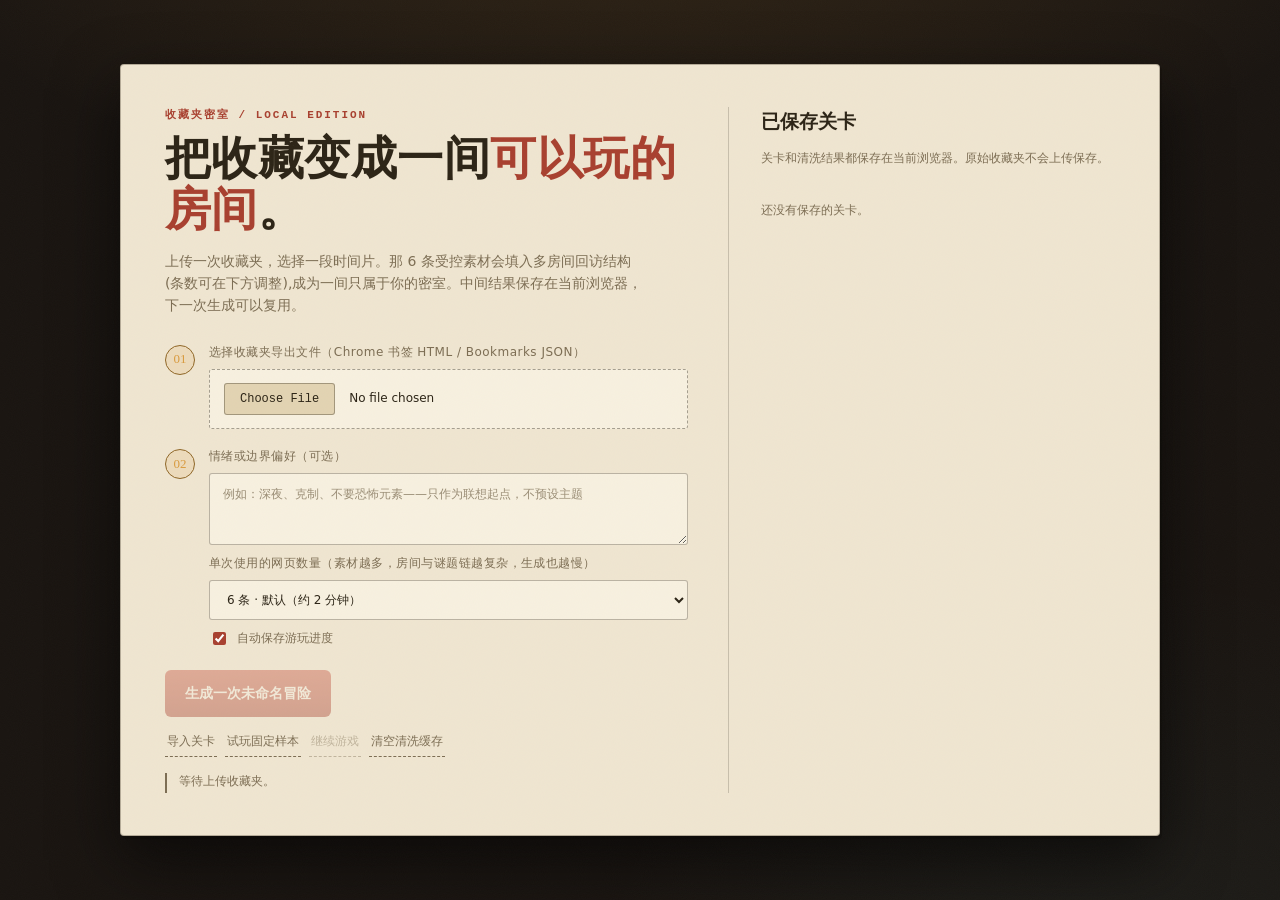
==== index.html @ 557dfa6c "restore: 仓库对象库损坏后重建快照 + 11.13 节点展开动画/容器显形修复 .git 对象库损坏(refs 目录丢失、pack 文件缺失仅剩 idx,10 个散对象不可恢复), 历史无法读" ====
<!doctype html>
<html lang="zh-CN">
  <head>
    <meta charset="utf-8" />
    <meta name="viewport" content="width=device-width,initial-scale=1" />
    <title>收藏夹密室 · 收藏室</title>
    <link rel="stylesheet" href="css/tokens.css" />
    <link rel="stylesheet" href="css/styles.css" />
  </head>
  <body>
    <div class="shell">
      <header class="topbar">
        <div>
          <div class="kicker">收藏夹密室 · 档案室</div>
          <h1>收藏室</h1>
          <p class="subhead">先观察空间，再改变物件。状态发生变化以后，旧的节点值得重新查看。</p>
        </div>
        <div class="hud">
          <div class="readout">
            <small>出口状态</small><strong id="doorStatus">0 / 6 个锁</strong>
            <div class="meter"><span id="meter"></span></div>
          </div>
          <button class="reset" id="reset" type="button">重置房间</button>
        </div>
      </header>
      <main class="layout">
        <section class="stage" id="stage" aria-label="可交互收藏密室">
          <div class="stage-head">ROOM STATE · <b id="roomState">黑暗</b></div>
          <div class="objective" id="objective">
            目标：<b>找到房间的入口</b><br />现在只有一个节点值得被点击。
          </div>
          <svg id="links" aria-hidden="true"></svg>
          <button class="hint-seal" id="hintBtn" type="button" title="线索备注">
            线索<b>· 4</b>
          </button>
          <div class="hint-float hidden" id="hintFloat">
            <div class="hint-box">
              <div class="hint-head">
                <span class="side-kicker">线索备注</span
                ><button class="reset hint-ask" id="hintAsk" type="button">求一条线索</button>
              </div>
              <p class="hint-copy" id="hintCopy">
                提示会从观察开始。每次提示后，要先做一个有效动作才能继续请求。
              </p>
              <div class="hint-meter" id="hintMeter">
                <i class="full"></i><i class="full"></i><i class="full"></i><i class="full"></i>
              </div>
            </div>
          </div>
          <button class="log-ticker" id="logTicker" type="button" title="工作记录 — 点击展开">
            <span class="log-kicker">记录</span>
            <span class="log-latest" id="logLatest">门后没有声音。</span>
          </button>
          <div class="log-float hidden" id="logFloat">
            <div class="log-float-head">
              <span class="side-kicker">工作记录</span>
              <button class="drawer-close" id="logFloatClose" type="button" title="收起">×</button>
            </div>
            <div class="event-log" id="log">
              <div class="event">门后没有声音。先点击唯一的节点。</div>
            </div>
          </div>
          <div class="door" id="door">
            <div class="door-core"></div>
            <div class="door-locks"><i></i><i></i><i></i><i></i><i></i><i></i></div>
            <div class="door-text">EXIT / 未完成的机器</div>
          </div>
          <div id="nodes"></div>
        </section>

      </main>
    </div>
    <div class="toast" id="toast" role="status"></div>
    <div class="modal" id="intro">
      <div class="brief">
        <div class="kicker">个人收藏 · 只读样本 · 扩展间</div>
        <h2>不要整理。先搜索。</h2>
        <p>
          你保存过一些关于计算机、互动解释和网页制作的入口。它们像一个没有完成的项目，被分散在不同房间里。
        </p>
        <div class="brief-rule">
          引导不会告诉你答案，只会告诉你此刻还有什么值得观察。提示按钮也有节奏：连续点击不会让答案自己出现。
        </div>
        <button class="start" id="start" type="button">进入房间</button>
      </div>
    </div>
    <div class="modal hidden" id="keypadModal">
      <div class="modal-card">
        <div class="kicker">工作台 / 锁住的抽屉</div>
        <h2>三个端口记得你碰过什么。</h2>
        <p id="keypadCopy">输入三位数。线索不在抽屉上。</p>
        <div class="code" id="codeDisplay">···</div>
        <div class="keypad" id="keypad"></div>
        <div class="modal-actions">
          <button class="reset" id="keyClear" type="button">清除</button
          ><button class="reset" id="keyCancel" type="button">关闭</button
          ><button class="primary" id="keyEnter" type="button">确认</button>
        </div>
      </div>
    </div>
    <div class="modal hidden" id="qteModal">
      <div class="modal-card">
        <div class="kicker">启动程序 / 反应测试</div>
        <h2>反馈正在丢失。</h2>
        <p>在倒计时结束前，点击移动的亮点，把它重新接回屏幕。</p>
        <div>剩余时间：<span class="qte-time" id="qteTime">8.0</span> 秒</div>
        <div class="qte-area" id="qteArea">
          <button class="qte-target" id="qteTarget" type="button">接回</button>
        </div>
      </div>
    </div>
    <div class="modal hidden" id="endingModal">
      <div class="modal-card">
        <div class="kicker">出口 / 归档决定</div>
        <h2>门后没有标准答案。</h2>
        <p>你把收藏重新组织成了一件可以行动的东西。现在决定它接下来是什么。</p>
        <div class="ending-choices">
          <button data-ending="continue" type="button">
            继续<br /><small>生成下一步任务</small></button
          ><button data-ending="archive" type="button">归档<br /><small>承认暂时不做</small></button
          ><button data-ending="transform" type="button">
            转化<br /><small>留下下一间房的种子</small>
          </button>
        </div>
      </div>
    </div>
    <div class="offstage" aria-hidden="true">
      <div id="inventory"><span>尚无物件</span></div>
      <p class="helper">
        节点可以自由摆放。灰掉的是已消耗的物件；绿色的是仍可继续使用的状态。
      </p>
    </div>
    <script src="js/room02.js"></script>
    <script src="js/ref-levels.js"></script>
    <script src="js/pipeline.js"></script>
    <script src="js/engine.js"></script>
    <script src="js/app.js"></script>
  </body>
</html>
---- css/tokens.css ----
/* ============================================================
   收藏夹密室 · 设计令牌(2026-08 第三轮:暗室 + 纸质档案)
   「暗房间里的一盒档案」:舞台/遮罩保持深褐暗色,
   节点/弹窗/表单等组件用纸张材质,强调色从琥珀转向火漆印红。
   所有界面样式只允许引用本文件的变量,不允许硬编码色值。
   ============================================================ */
:root {
  /* ---- 底色层:深褐木(暗室),由深到浅 ---- */
  --bg-0: #120e09; /* 最深:遮罩 / 舞台井 / 暗角 */
  --bg-1: #191410; /* 页面底(深褐木) */
  --bg-2: #211b14; /* 面板(抽屉内壁) */
  --bg-3: #2a231a; /* 浮起卡片背面 */
  --bg-4: #362d21; /* 嵌入件 / hover 面 */

  /* ---- 表面线(暗底) ---- */
  --line-dim: #2f271c;
  --line: #403526;
  --line-strong: #57482f;

  /* ---- 文本:暗底暖白三级 ---- */
  --ink-hi: #ece2cf;
  --ink: #c7bca8;
  --ink-lo: #93876f;
  --ink-faint: #665b49;

  /* ---- 纸张(组件材质核心) ---- */
  --paper: #efe5d0; /* 主纸:暖象牙 */
  --paper-aged: #e2d3b2; /* 泛黄旧纸(便签/次级面) */
  --paper-warm: #f7f0df; /* 最亮纸(输入框底) */
  --paper-ink: #2c2416; /* 纸上浓墨(标题) */
  --paper-ink-mid: #4a3f2c; /* 纸上正文 */
  --paper-ink-lo: #7c6d53; /* 纸上弱化 */

  /* ---- 强调:火漆印红(印章/封缄) ---- */
  --seal: #a8402f;
  --seal-hi: #c65340;
  --seal-deep: #7c2e21;
  --seal-ink: #f4ede1; /* 红底上的浅字 */

  /* ---- 烛光琥珀(降为辅助:舞台光晕/进度) ---- */
  --amber: #d99a3e;
  --amber-hi: #eebb6b;
  --amber-deep: #8f6626;
  --amber-ink: #241708;
  --amber-glow: rgba(217, 154, 62, 0.14);
  --amber-glow-strong: rgba(217, 154, 62, 0.36);

  /* ---- 语义色(墨水色调) ---- */
  --good: #6a9673;
  --good-glow: rgba(106, 150, 115, 0.32);
  --warn: #c99a3b;
  --bad: #c25440;
  --bad-glow: rgba(194, 84, 64, 0.3);
  --link: #82a3bd; /* 蓝墨水 */

  /* ---- 素材身份色条(纸上的墨水色) ---- */
  --role-clue: #4a6b8a; /* 线索:蓝墨 */
  --role-tool: #8a6d2f; /* 工具:铜 */
  --role-lock: #a8402f; /* 锁:火漆 */
  --role-transform: #7b5ea8; /* 转化:紫墨 */
  --role-reward: #4a7c59; /* 信物:绿墨 */
  --role-red: #8c7b64; /* 干扰:灰棕 */

  /* ---- 情绪色(时间片 → 墨水色调) ---- */
  --mood-night: #9a7fc4;
  --mood-evening: #c9973b;
  --mood-day: #6a9c78;

  /* ---- 字体:等宽只做标签/记录/数字,正文保持可读 ---- */
  --font-body:
    'Inter', ui-sans-serif, system-ui, -apple-system, 'Segoe UI',
    'Microsoft YaHei', sans-serif;
  --font-display:
    Georgia, 'Times New Roman', 'Songti SC', 'STSong', 'Noto Serif CJK SC',
    'SimSun', serif;
  --font-mono: 'Cascadia Mono', Consolas, 'Courier New', ui-monospace, monospace;

  /* ---- 间距(4px 标尺) ---- */
  --sp-1: 4px;
  --sp-2: 8px;
  --sp-3: 12px;
  --sp-4: 16px;
  --sp-5: 20px;
  --sp-6: 24px;
  --sp-8: 32px;
  --sp-10: 40px;

  /* ---- 圆角 ---- */
  --r-sm: 6px;
  --r-md: 10px;
  --r-lg: 14px;
  --r-pill: 99px;

  /* ---- 阴影:环境层 + 纸张厚度层 ---- */
  --shadow-1: 0 2px 8px rgba(0, 0, 0, 0.4);
  --shadow-2: 0 10px 28px rgba(0, 0, 0, 0.5);
  --shadow-3: 0 24px 64px rgba(0, 0, 0, 0.6);
  --shadow-paper: 2px 3px 0 rgba(15, 10, 5, 0.3); /* 纸片厚度:硬偏移 */
  --shadow-paper-lift: 3px 5px 0 rgba(15, 10, 5, 0.32);
  --glow-amber: 0 0 22px var(--amber-glow);
  --glow-good: 0 0 22px var(--good-glow);

  /* ---- 动效 ---- */
  --t-fast: 120ms;
  --t-med: 200ms;
  --t-slow: 340ms;
  --ease: cubic-bezier(0.22, 0.61, 0.36, 1);
  --ease-spring: cubic-bezier(0.34, 1.45, 0.64, 1);

  /* ---- 层级 ---- */
  --z-pop: 30;
  --z-toolbar: 30;
  --z-toast: 60;
  --z-modal: 50;
  --z-home: 80;

  /* ---- 氛围:纸纤维颗粒(高频低对比) ---- */
  --noise: url("data:image/svg+xml,%3Csvg xmlns='http://www.w3.org/2000/svg' width='160' height='160'%3E%3Cfilter id='n'%3E%3CfeTurbulence type='fractalNoise' baseFrequency='0.9' numOctaves='2' stitchTiles='stitch'/%3E%3C/filter%3E%3Crect width='100%25' height='100%25' filter='url(%23n)' opacity='0.5'/%3E%3C/svg%3E");
}
---- css/styles.css ----
/* ============================================================
   收藏夹密室 · 组件样式(2026-08 UI 系统化重设计)
   设计令牌见 css/tokens.css;本文件只引用令牌,不硬编码色值。
   兼容约定:全部功能 id、状态钩子类(.hidden/.show/.picked/.on/
   .full/.active/.shake/.dragging/.panning/.arrive/.compiled-* 等)
   与 JS 渲染模板类名保持不变,仅重做视觉。
   区块顺序:基础 → 通用组件 → 产品壳主页 → 游戏壳 → 舞台/节点
   → 侧栏 → 弹窗族(通用/机关/导入/清洗) → 动效 → 响应式
   ============================================================ */

/* ---------- 基础 ---------- */
* {
  box-sizing: border-box;
}
html,
body {
  min-height: 100%;
  margin: 0;
}
body {
  background:
    radial-gradient(1100px 520px at 50% -120px, var(--amber-glow), transparent 62%),
    var(--bg-1);
  color: var(--ink);
  font:
    14px/1.6 var(--font-body);
  overflow-x: hidden;
}
/* 全局颗粒:盖在最上层,极低透明度,给所有界面统一的胶片质感 */
body::after {
  content: '';
  position: fixed;
  inset: 0;
  z-index: 200;
  pointer-events: none;
  background-image: var(--noise);
  background-size: 140px 140px;
  opacity: 0.05;
}
::selection {
  background: var(--amber-glow-strong);
  color: var(--ink-hi);
}
:focus-visible {
  outline: 2px solid var(--amber);
  outline-offset: 2px;
  border-radius: 3px;
}
* {
  scrollbar-width: thin;
  scrollbar-color: var(--line-strong) transparent;
}
::-webkit-scrollbar {
  width: 10px;
  height: 10px;
}
::-webkit-scrollbar-thumb {
  background: var(--line-strong);
  border-radius: var(--r-pill);
  border: 3px solid transparent;
  background-clip: content-box;
}
::-webkit-scrollbar-track {
  background: transparent;
}
h1,
h2,
h3 {
  font-family: var(--font-display);
  font-weight: 600;
  color: var(--ink-hi);
}
button {
  font: inherit;
}
/* [hidden] 属性必须永远赢过组件的 display 规则(B1:工具条/链接曾被 display:flex 覆盖) */
[hidden] {
  display: none !important;
}
a {
  color: var(--link);
}

/* ---------- 通用组件 ---------- */
.kicker {
  color: var(--seal-hi);
  font-family: var(--font-mono);
  font-size: 11px;
  font-weight: 700;
  letter-spacing: 0.18em;
  text-transform: uppercase;
}
/* 纸卡内的 kicker:印章(红底浅字) */
.modal-card .kicker,
.brief .kicker,
.import-card .kicker,
.clean-card .kicker {
  display: inline-block;
  padding: 3px 9px 2px;
  background: var(--seal);
  color: var(--seal-ink);
  border-radius: 3px;
  box-shadow: var(--shadow-paper);
  transform: rotate(-0.6deg);
}
.primary,
.start {
  border: 0;
  padding: 11px 18px;
  border-radius: var(--r-sm);
  background: linear-gradient(180deg, var(--seal-hi), var(--seal));
  color: var(--seal-ink);
  font-weight: 700;
  cursor: pointer;
  box-shadow:
    0 1px 0 rgba(255, 255, 255, 0.18) inset,
    var(--shadow-paper);
  transition:
    filter var(--t-fast) var(--ease),
    transform var(--t-fast) var(--ease),
    box-shadow var(--t-fast) var(--ease);
}
.primary:hover,
.start:hover {
  filter: brightness(1.1);
  transform: translateY(-1px) rotate(-0.4deg);
  box-shadow:
    0 1px 0 rgba(255, 255, 255, 0.18) inset,
    var(--shadow-paper-lift);
}
.primary:active,
.start:active {
  transform: translateY(0);
}
.primary:disabled {
  filter: none;
  opacity: 0.55;
  box-shadow: none;
  cursor: not-allowed;
  transform: none;
}
/* 次级按钮:.reset(历史名,现指 ghost 次级按钮)/ .hint-btn 同族 */
.reset,
.hint-btn {
  border: 1px solid var(--line-strong);
  background: transparent;
  color: var(--ink);
  border-radius: var(--r-sm);
  padding: 9px 13px;
  cursor: pointer;
  white-space: nowrap;
  transition:
    border-color var(--t-fast) var(--ease),
    color var(--t-fast) var(--ease),
    background var(--t-fast) var(--ease);
}
.reset:hover,
.hint-btn:hover {
  border-color: var(--amber);
  color: var(--amber-hi);
  background: var(--amber-glow);
}
button:disabled {
  opacity: 0.45;
  cursor: not-allowed;
}

/* ---------- Toast(移至顶部中央,避开底部工具条) ---------- */
.toast {
  position: fixed;
  left: 50%;
  top: 22px;
  z-index: var(--z-toast);
  max-width: min(560px, calc(100vw - 30px));
  padding: 11px 18px;
  transform: translate(-50%, -14px) rotate(-0.4deg);
  border: 1px solid rgba(44, 36, 22, 0.25);
  border-left: 3px solid var(--seal);
  border-radius: 2px;
  background: var(--paper);
  color: var(--paper-ink-mid);
  font-family: var(--font-mono);
  font-size: 12px;
  box-shadow: var(--shadow-2), var(--shadow-paper);
  opacity: 0;
  pointer-events: none;
  transition:
    opacity var(--t-med) var(--ease),
    transform var(--t-med) var(--ease);
}
.toast.show {
  opacity: 1;
  transform: translate(-50%, 0) rotate(-0.4deg);
}

/* ---------- 通用弹窗语言 ---------- */
.modal {
  position: fixed;
  inset: 0;
  z-index: var(--z-modal);
  display: grid;
  place-items: center;
  padding: 20px;
  background: rgba(10, 7, 4, 0.72);
  backdrop-filter: blur(7px);
  transition: opacity var(--t-med) var(--ease);
}
.modal.hidden {
  opacity: 0;  pointer-events: none;
}
/* 谜题面板(P66,2026-08-30 需求方反馈二次打磨):password/morse/angle 与节点详情卡
   同一套纸质 UI,锚定在被点的锁节点旁;📌 可固定,固定后不随点击画布空处收起。
   仅覆盖这三个机关面板;命名/导入等流程弹窗保持全屏居中。 */
.puzzle-panel {
  inset: 84px 18px auto auto;
  display: block;
  padding: 0;
  background: transparent;
  backdrop-filter: none;
  pointer-events: none;
}
.puzzle-panel .modal-card {
  pointer-events: auto;
  position: relative;
  width: min(330px, calc(100vw - 36px));
  padding: 16px 18px;
  max-height: calc(100vh - 120px);
  overflow-y: auto;
  overflow-wrap: anywhere;
}
.puzzle-panel .modal-card h2 {
  font-size: 18px;
  margin: 6px 0 8px;
}
.puzzle-panel .modal-card p {
  font-size: 13px;
}
.puzzle-panel.hidden .modal-card {
  pointer-events: none;
}
.puzzle-pin {
  position: absolute;
  top: 12px;
  right: 12px;
  z-index: 2;
  width: 30px;
  height: 30px;
  border: 1px solid rgba(44, 36, 22, 0.35);
  border-radius: 3px;
  background: var(--paper);
  font-size: 14px;
  line-height: 28px;
  cursor: pointer;
  opacity: 0.75;
}
.puzzle-pin:hover {
  opacity: 1;
}
.puzzle-pin.pinned {
  background: var(--seal);
  color: #f6efe3;
  opacity: 1;
}
/* 谜题面板不占全屏(2026-08-30 需求方反馈):password/morse/angle 三个机关面板
   改为右缘悬挂小卡——舞台保持可读可交互,玩家能边输入边核对其他物件的事实。
   仅覆盖这三个机关弹窗;命名/导入等流程弹窗保持全屏居中。 */
.brief,
.modal-card {
  width: min(600px, 100%);
  padding: 30px 32px;
  border: 1px solid rgba(44, 36, 22, 0.3);
  border-radius: 3px;
  background: var(--paper);
  color: var(--paper-ink-mid);
  box-shadow: var(--shadow-3), var(--shadow-paper);
}
.brief h2,
.modal-card h2 {
  margin: 8px 0 10px;
  color: var(--paper-ink);
  font-size: 27px;
  letter-spacing: 0.01em;
  line-height: 1.2;
}
.brief p,
.modal-card p {
  margin: 0 0 14px;
  color: var(--paper-ink-mid);
}
.modal-actions {
  display: flex;
  justify-content: flex-end;
  gap: 8px;
  margin-top: 18px;
}
.modal-actions button {
  border-radius: var(--r-sm);
}

/* ============================================================
   产品壳 · 主页(进入密室前的大厅)
   ============================================================ */
.product-home {
  position: fixed;
  inset: 0;
  z-index: var(--z-home);
  display: grid;
  place-items: center;
  padding: 24px;
  background:
    radial-gradient(1300px 600px at 50% -140px, var(--amber-glow), transparent 60%),
    radial-gradient(900px 700px at 88% 110%, rgba(118, 200, 200, 0.05), transparent 60%),
    var(--bg-1);
  color: var(--ink);
}
.product-home.hidden {
  display: none;
}
.home-card {
  width: min(1040px, 100%);
  max-height: calc(100vh - 48px);
  overflow: auto;
  border: 1px solid rgba(44, 36, 22, 0.3);
  border-radius: 4px;
  background: var(--paper);
  color: var(--paper-ink-mid);
  box-shadow: var(--shadow-3), var(--shadow-paper);
  padding: 42px 44px;
}
.home-layout {
  display: grid;
  grid-template-columns: minmax(0, 1.15fr) minmax(260px, 0.85fr);
  gap: 40px;
}
.home-card h2 {
  margin: 8px 0 12px;
  color: var(--paper-ink);
  font-size: clamp(30px, 4.2vw, 46px);
  line-height: 1.12;
  letter-spacing: 0.01em;
}
.home-card h2 em {
  font-style: normal;
  color: var(--seal);
}
.home-card p {
  color: var(--paper-ink-lo);
  max-width: 54ch;
}
.home-kicker {
  color: var(--seal);
  font-family: var(--font-mono);
  font-size: 11px;
  font-weight: 700;
  letter-spacing: 0.18em;
}
.home-form {
  margin-top: 28px;
  display: grid;
  gap: 16px;
}
.home-field {
  display: grid;
  gap: 7px;
  color: var(--paper-ink-lo);
  font-size: 12px;
  letter-spacing: 0.04em;
}
.home-field input,
.home-field select,
.home-field textarea {
  width: 100%;
  border: 1px solid rgba(44, 36, 22, 0.3);
  border-radius: 3px;
  padding: 11px 13px;
  background: var(--paper-warm);
  color: var(--paper-ink);
  font: inherit;
  transition:
    border-color var(--t-fast) var(--ease),
    box-shadow var(--t-fast) var(--ease);
}
.home-field textarea {
  min-height: 72px;
  resize: vertical;
}
.home-field input:focus,
.home-field textarea:focus {
  border-color: var(--seal);
  box-shadow: 2px 3px 0 rgba(168, 64, 47, 0.18);
  outline: none;
}
.home-field input::placeholder,
.home-field textarea::placeholder {
  color: var(--paper-ink-lo);
  opacity: 0.75;
}
/* 文件上传:把原生 file input 做成投放区质感(主页 home-file 与导入弹窗 import-file 共用) */
.home-file,
.import-file {
  border: 1px dashed rgba(44, 36, 22, 0.4) !important;
  border-radius: 3px !important;
  background: var(--paper-warm) !important;
  color: var(--paper-ink-mid);
  padding: 13px 14px !important;
  cursor: pointer;
  transition: border-color var(--t-fast) var(--ease);
}
.home-file:hover,
.home-file:focus,
.import-file:hover,
.import-file:focus {
  border-color: var(--seal) !important;
  box-shadow: 2px 3px 0 rgba(168, 64, 47, 0.18);
}
.home-file::file-selector-button,
.import-file::file-selector-button {
  margin-right: 14px;
  padding: 8px 15px;
  border: 1px solid rgba(44, 36, 22, 0.35);
  border-radius: 3px;
  background: var(--paper-aged);
  color: var(--paper-ink);
  font-family: var(--font-mono);
  font-size: 12px;
  cursor: pointer;
  transition:
    border-color var(--t-fast) var(--ease),
    color var(--t-fast) var(--ease);
}
.home-file:hover::file-selector-button,
.import-file:hover::file-selector-button {
  border-color: var(--seal);
  color: var(--seal-deep);
}
.home-check {
  display: flex;
  gap: 8px;
  align-items: center;
  color: var(--paper-ink-lo);
  font-size: 12px;
}
.home-check input {
  accent-color: var(--seal);
}
/* 时间片选择 */
.home-window-panel {
  display: grid;
  gap: 8px;
}
.window-list {
  display: grid;
  gap: 8px;
  max-height: 264px;
  overflow: auto;
  padding-right: 4px;
}
.window-card {
  display: grid;
  gap: 4px;
  text-align: left;
  border: 1px solid rgba(44, 36, 22, 0.3);
  border-radius: 3px;
  padding: 12px 14px;
  background: var(--paper-warm);
  color: var(--paper-ink);
  cursor: pointer;
  font: inherit;
  box-shadow: var(--shadow-paper);
  transition:
    border-color var(--t-fast) var(--ease),
    background var(--t-fast) var(--ease),
    box-shadow var(--t-fast) var(--ease),
    transform var(--t-fast) var(--ease);
}
.window-card small {
  color: var(--paper-ink-lo);
  font-size: 11px;
}
.window-card:hover {
  border-color: var(--seal);
  transform: translateY(-1px) rotate(-0.3deg);
}
.window-card.picked {
  border-color: var(--seal);
  background: var(--paper-aged);
  box-shadow: var(--shadow-paper-lift);
}
.window-card.restless-night strong {
  color: var(--mood-night);
}
.window-card.evening strong {
  color: var(--mood-evening);
}
.window-card.day strong {
  color: var(--mood-day);
}
/* 三步引导(2026-08-29):01 选文件 → 02 偏好(可选) → 03 选时间片(上传后出现) */
.home-steps {
  margin-top: 26px;
  display: grid;
  gap: 18px;
}
.home-step {
  display: grid;
  grid-template-columns: auto minmax(0, 1fr);
  gap: 14px;
  align-items: start;
}
.step-no {
  width: 30px;
  height: 30px;
  margin-top: 2px;
  display: grid;
  place-items: center;
  border: 1px solid var(--amber-deep);
  border-radius: 50%;
  color: var(--amber);
  font-family: var(--font-display);
  font-size: 13px;
  background: var(--amber-glow);
}
.step-body {
  display: grid;
  gap: 9px;
  min-width: 0;
}
/* 主行动 + 次级入口分层 */
.home-secondary {
  display: flex;
  gap: 8px;
  flex-wrap: wrap;
  margin-top: 10px;
}
.home-secondary button {
  border: 0;
  border-bottom: 1px dashed var(--paper-ink-lo);
  border-radius: 0;
  padding: 5px 2px;
  background: transparent;
  color: var(--paper-ink-lo);
  font-size: 12px;
  cursor: pointer;
  white-space: nowrap;
  transition:
    border-color var(--t-fast) var(--ease),
    color var(--t-fast) var(--ease);
}
.home-secondary button:hover {
  border-bottom-color: var(--seal);
  color: var(--seal-deep);
}
.home-secondary button:disabled {
  opacity: 0.4;
  cursor: not-allowed;
}
/* 主行动区 */
.home-actions {
  display: flex;
  align-items: center;
  gap: 10px;
  flex-wrap: wrap;
  margin-top: 22px;
}
.home-actions button:not(.primary) {
  border: 1px solid rgba(44, 36, 22, 0.35);
  border-radius: 3px;
  padding: 10px 14px;
  background: transparent;
  color: var(--paper-ink-mid);
  cursor: pointer;
  white-space: nowrap;
  transition:
    border-color var(--t-fast) var(--ease),
    color var(--t-fast) var(--ease),
    background var(--t-fast) var(--ease);
}
.home-actions button:not(.primary):hover {
  border-color: var(--seal);
  color: var(--seal-deep);
}
.home-actions .primary {
  border: 0;
  padding: 12px 20px;
  font-size: 14px;
}
.home-actions button:disabled {
  opacity: 0.4;
  cursor: not-allowed;
}
.home-status {
  min-height: 20px;
  margin-top: 16px;
  color: var(--paper-ink-lo);
  font-family: var(--font-mono);
  font-size: 12px;
  padding-left: 12px;
  border-left: 2px solid var(--paper-ink-lo);
}
.home-status[data-kind='error'] {
  color: var(--seal-deep);
  border-left-color: var(--seal);
}
.home-status[data-kind='good'] {
  color: var(--role-reward);
  border-left-color: var(--role-reward);
}
.home-status[data-kind='busy'] {
  color: var(--mood-evening);
  border-left-color: var(--mood-evening);
}
/* 存档:纵向档案目录 */
.saved-panel {
  border-left: 1px solid rgba(44, 36, 22, 0.2);
  padding-left: 32px;
}
.saved-panel h3 {
  margin: 0 0 6px;
  color: var(--paper-ink);
  font-size: 19px;
}
.saved-panel p {
  font-size: 12px;
  color: var(--paper-ink-lo);
}
.saved-list {
  display: grid;
}
.saved-row {
  display: flex;
  justify-content: space-between;
  gap: 12px;
  align-items: center;
  padding: 12px 2px;
  border-bottom: 1px dashed rgba(44, 36, 22, 0.25);
}
.saved-row strong,
.saved-row small {
  display: block;
}
.saved-row strong {
  color: var(--paper-ink);
  font-size: 13px;
}
.saved-row small {
  margin-top: 3px;
  color: var(--paper-ink-lo);
  font-size: 11px;
  font-family: var(--font-mono);
}
.saved-actions {
  display: flex;
  gap: 6px;
  align-items: center;
}
.saved-open,
.saved-actions button {
  border: 1px solid rgba(44, 36, 22, 0.35);
  border-radius: 3px;
  padding: 6px 10px;
  background: transparent;
  color: var(--seal-deep);
  cursor: pointer;
  font-size: 12px;
  white-space: nowrap;
  transition:
    border-color var(--t-fast) var(--ease),
    color var(--t-fast) var(--ease);
}
.saved-open:hover,
.saved-actions button:hover {
  border-color: var(--seal);
  color: var(--seal);
}
.saved-actions .saved-del {
  color: var(--seal-deep);
}
.saved-actions .saved-del:hover {
  border-color: var(--seal);
  color: var(--seal);
}
.saved-empty {
  padding: 20px 0;
  color: var(--paper-ink-lo);
  font-size: 12px;
}
/* 冒险回执(通关命名弹窗内) */
.adventure-receipt {
  margin-top: 16px;
  border-top: 1px dashed rgba(44, 36, 22, 0.3);
  padding-top: 14px;
  text-align: left;
}
.receipt-row {
  padding: 9px 0;
  border-bottom: 1px dashed rgba(44, 36, 22, 0.2);
  font-family: var(--font-mono);
  font-size: 12px;
  color: var(--paper-ink-mid);
}
.receipt-row b {
  color: var(--paper-ink);
}
#nameCandidates .window-card {
  text-align: left;
  cursor: pointer;
  font: inherit;
  color: var(--paper-ink);
}
#nameCandidates .window-card:hover {
  border-color: var(--seal);
}
/* 命名弹窗内的输入框与候选列表 */
.naming-input {
  width: 100%;
  padding: 12px 14px;
  border: 1px solid rgba(44, 36, 22, 0.35);
  border-radius: 3px;
  background: var(--paper-warm);
  color: var(--paper-ink);
  font: inherit;
  transition:
    border-color var(--t-fast) var(--ease),
    box-shadow var(--t-fast) var(--ease);
}
.naming-input:focus {
  border-color: var(--seal);
  box-shadow: 2px 3px 0 rgba(168, 64, 47, 0.18);
  outline: none;
}
.name-candidates {
  margin: 12px 0;
  display: grid;
  gap: 6px;
}
/* 候选标题加载中/失败的弱化提示(原内联 #9aa3ab 迁出) */
.muted-note {
  color: var(--paper-ink-lo);
  font-family: var(--font-mono);
  font-size: 12px;
}
.home-window-panel .home-kicker {
  display: block;
  margin: 4px 0 2px;
  line-height: 1.7;
}

/* 游戏工具条:视口底部居中的悬浮胶囊(避开顶栏 HUD 与舞台右下画布工具) */
.game-toolbar {
  position: fixed;
  left: 50%;
  bottom: 18px;
  transform: translateX(-50%);
  z-index: var(--z-toolbar);
  display: flex;
  align-items: center;
  gap: 8px;
  padding: 9px 12px;
  border: 1px solid var(--line-strong);
  border-radius: var(--r-pill);
  background: rgba(13, 17, 23, 0.9);
  backdrop-filter: blur(10px);
  box-shadow: var(--shadow-2);
}
.game-toolbar strong {
  max-width: 240px;
  overflow: hidden;
  color: var(--ink-hi);
  font-family: var(--font-display);
  font-size: 13px;
  letter-spacing: 0.02em;
  text-overflow: ellipsis;
  white-space: nowrap;
  padding-right: 8px;
  border-right: 1px solid var(--line-dim);
}
.game-toolbar button {
  border: 1px solid transparent;
  border-radius: var(--r-pill);
  padding: 6px 11px;
  background: transparent;
  color: var(--ink-lo);
  font-size: 11px;
  cursor: pointer;
  white-space: nowrap;
  transition:
    border-color var(--t-fast) var(--ease),
    color var(--t-fast) var(--ease),
    background var(--t-fast) var(--ease);
}
.game-toolbar button:hover {
  border-color: var(--amber-deep);
  color: var(--amber-hi);
  background: var(--amber-glow);
}

/* ============================================================
   游戏壳 · 顶栏 / HUD
   ============================================================ */
.shell {
  width: min(1540px, 100%);
  margin: auto;
  padding: 20px 26px 72px; /* 底部给悬浮工具条留空间 */
  height: 100vh;
  height: 100dvh;
  display: grid;
  grid-template-rows: auto minmax(0, 1fr);
}
.topbar {
  display: flex;
  justify-content: space-between;
  gap: 28px;
  align-items: flex-start;
  padding: 4px 0 18px;
}
h1 {
  font-size: clamp(27px, 3vw, 38px);
  line-height: 1.05;
  letter-spacing: 0.02em;
  margin: 5px 0 4px;
}
.subhead {
  margin: 0;
  color: var(--ink-lo);
  max-width: 650px;
}
.hud {
  display: flex;
  align-items: center;
  gap: 16px;
  text-align: right;
  flex: none;
}
.readout {
  min-width: 180px;
}
.readout small {
  display: block;
  color: var(--ink-faint);
  font-size: 10px;
  letter-spacing: 0.14em;
  text-transform: uppercase;
}
.readout strong {
  display: block;
  margin-top: 3px;
  color: var(--amber-hi);
  font-family: var(--font-display);
  letter-spacing: 0.04em;
}
.meter {
  height: 6px;
  margin-top: 8px;
  border-radius: var(--r-pill);
  background: var(--bg-4);
  overflow: hidden;
}
.meter span {
  display: block;
  width: 0;
  height: 100%;
  border-radius: var(--r-pill);
  background: linear-gradient(90deg, var(--amber), var(--good));
  box-shadow: 0 0 10px var(--amber-glow-strong);
  transition: width 0.45s var(--ease);
}

/* ============================================================
   舞台:密室井(聚光 + 噪点 + 暗角)
   ============================================================ */
.layout {
  position: relative;
  display: grid;
  grid-template-columns: minmax(0, 1fr); /* 画布是唯一主角 */
  gap: 0;
  align-items: stretch;
  min-height: 0;
  overflow: hidden;
}
.stage {
  position: relative;
  height: 100%;
  min-height: 0;
  border: 1px solid var(--line);
  border-radius: var(--r-lg);
  background:
    radial-gradient(880px 500px at 50% 16%, rgba(226, 162, 74, 0.09), transparent 62%),
    radial-gradient(circle at 50% 44%, #131824 0, #0d1119 55%, #080b10 100%);
  box-shadow: var(--shadow-2), inset 0 0 0 1px rgba(255, 255, 255, 0.015);
  overflow: hidden;
  touch-action: none;
  user-select: none;
  -webkit-user-select: none;
  cursor: grab;
}
.stage.panning {
  cursor: grabbing;
}
/* 颗粒 */
.stage::before {
  content: '';
  position: absolute;
  inset: 0;
  z-index: 0;
  pointer-events: none;
  background-image: var(--noise);
  background-size: 140px 140px;
  opacity: 0.07;
}
/* 暗角:聚光下的四周压暗 */
.stage::after {
  content: '';
  position: absolute;
  inset: 0;
  z-index: 2;
  pointer-events: none;
  box-shadow: inset 0 0 150px rgba(0, 0, 0, 0.6);
}
.stage-head {
  position: absolute;
  top: 18px;
  left: 22px;
  z-index: 3;
  color: var(--ink-faint);
  font-family: var(--font-mono);
  font-size: 11px;
  letter-spacing: 0.12em;
  text-transform: uppercase;
  /* 位置信息已由左上角引导便签承担;保留元素与 #roomState 写入,视觉退场 */
  display: none;
}
.stage-head b {
  color: var(--ink-hi);
  letter-spacing: 0.02em;
}
/* 导演便签:泛黄纸条,轻微歪斜地钉在舞台左上(纯引导,绝不拦截点击) */
.objective {
  position: absolute;
  top: 14px;
  left: 16px;
  right: auto;
  z-index: 3;
  max-width: min(520px, calc(100% - 32px));
  color: var(--paper-ink-mid);
  font-family: var(--font-mono);
  font-size: 12px;
  line-height: 1.6;
  text-align: left;
  padding: 10px 14px;
  border: 1px solid rgba(44, 36, 22, 0.2);
  border-left: 3px solid var(--seal);
  background: var(--paper-aged);
  border-radius: 2px;
  box-shadow: var(--shadow-paper);
  transform: rotate(-0.5deg);
  pointer-events: none;
}
.objective b {
  color: var(--seal-deep);
  font-family: var(--font-display);
  letter-spacing: 0.03em;
}
.objective span {
  display: block;
  margin-top: 2px;
  color: var(--paper-ink-lo);
  font-size: 11px;
}
#links {
  position: absolute;
  inset: 0;
  width: 100%;
  height: 100%;
  pointer-events: none;
  z-index: 1;
  overflow: visible;
}
/* 分区底板(2026-08-29):舞台的空间划分层——档案隔板,极淡、不可交互 */
#zonePlates {
  position: absolute;
  inset: 0;
  z-index: 1;
  pointer-events: none;
}
.zone-plate {
  position: absolute;
  border: 1px dashed rgba(239, 229, 208, 0.07);
  border-radius: var(--r-lg);
  background:
    linear-gradient(90deg, rgba(239, 229, 208, 0.05), transparent 24%),
    radial-gradient(58% 46% at 50% 32%, rgba(217, 154, 62, 0.05), transparent 72%);
}
.zone-plate span {
  position: absolute;
  right: 12px;
  bottom: 8px;
  color: var(--ink-faint);
  font-family: var(--font-mono);
  font-size: 10px;
  letter-spacing: 0.14em;
  opacity: 0.75;
}
#links line {
  stroke: var(--line-strong);
  stroke-width: 1.3;
  stroke-dasharray: 5 8;
  opacity: 0.55;
}

/* ---------- 节点:可拖拽的“收藏物件” ---------- */
#nodes {
  position: absolute;
  inset: 0;
  width: 100%;
  height: 100%;
  z-index: 4;
}
#links,
#nodes {
  transform-origin: 0 0;
  transition: none;
}
.node {
  position: absolute;
  z-index: 4;
  width: fit-content;
  min-width: 60px;
  max-width: 210px;
  min-height: 44px;
  padding: 10px 13px;
  display: flex;
  align-items: center;
  gap: 8px;
  border: 1px solid rgba(44, 36, 22, 0.35);
  border-radius: 3px;
  background: var(--paper);
  color: var(--paper-ink);
  text-align: left;
  cursor: grab;
  box-shadow: var(--shadow-paper);
  user-select: none;
  touch-action: none;
  /* 位移平滑(2026-08-30):入口牌退场/偶发重定位一律滑行而非瞬跳——
     父节点"乱跳"的观感主要来自此处的硬切。
     2026-08-30 修复:同一规则里曾有两条 transition,后一条把 left/top 整条
     覆盖掉(实测 transitionProperty 只剩 box-shadow/border-color/opacity/
     filter/transform),位移过渡形同虚设。现合并为一条,left/top 得以生效。 */
  transition:
    left 0.45s cubic-bezier(0.22, 0.9, 0.3, 1),
    top 0.45s cubic-bezier(0.22, 0.9, 0.3, 1),
    box-shadow var(--t-fast) var(--ease),
    border-color var(--t-fast) var(--ease),
    opacity 0.25s var(--ease),
    filter 0.25s var(--ease),
    transform var(--t-fast) var(--ease);
}
.node:hover {
  border-color: var(--seal-deep);
  box-shadow: var(--shadow-paper-lift);
  transform: translateY(-2px) rotate(-0.3deg);
  z-index: 6;
}
.node.dragging {
  cursor: grabbing;
  transform: scale(1.04) rotate(0deg);
  opacity: 0.9;
  z-index: 20;
  pointer-events: auto;
  transition: none;
  box-shadow: var(--shadow-paper-lift);
}
/* 详情卡宿主(2026-08-30 修复图层重叠):打开 node-pop 的节点抬到普通节点(4)/
   hover(6)之上——node-pop 是子元素,其 --z-pop 只在父节点层叠上下文内生效,
   不抬宿主就会被 DOM 靠后的兄弟节点整片盖住。低于 dragging(20):拖拽中的
   卡片仍可从详情卡上方经过 */
.node.pop-open {
  z-index: 15;
}
/* 状态变体:纸卡用墨线与色条表达,不再用暗色底 */
.node.zone {
  background: var(--paper-aged);
  border-bottom: 2px solid var(--paper-ink-lo);
  border-radius: 2px;
}
.node.action {
  border-left: 3px solid var(--seal);
}
.node.locked {
  border-style: dashed;
  background: var(--paper-aged);
}
.node.locked .name {
  color: var(--paper-ink-lo);
}
.node.result {
  border-left: 3px solid var(--role-reward);
}
.node.optional {
  border-style: dashed;
  border-color: rgba(44, 36, 22, 0.3);
}
/* 两行卡头:角色角标在名字上方(.name 必须独占——回归测试精确匹配其文本) */
.node-main {
  display: flex;
  flex-direction: column;
  flex: 1;
  min-width: 0;
}
.node .type {
  display: block;
  color: var(--seal-deep);
  font-family: var(--font-mono);
  font-size: 10px;
  font-weight: 700;
  letter-spacing: 0.14em;
  text-transform: uppercase;
  font-style: normal;
  line-height: 1.4;
}
.node .name {
  display: block;
  color: var(--paper-ink);
  font-weight: 700;
  line-height: 1.3;
  min-width: 0;
}
.node .hint {
  display: block;
  margin-top: 5px;
  color: var(--paper-ink-lo);
  font-size: 11px;
  white-space: nowrap;
  overflow: hidden;
  text-overflow: ellipsis;
}
/* 图钉:把纸卡钉在暗板上的那枚针 */
.node .pin {
  position: absolute;
  right: 10px;
  top: 11px;
  width: 7px;
  height: 7px;
  border-radius: 50%;
  background: radial-gradient(circle at 35% 30%, var(--seal-hi), var(--seal-deep));
  box-shadow: 0 1px 2px rgba(0, 0, 0, 0.45);
}
.node.result .pin {
  background: radial-gradient(circle at 35% 30%, #8fbf98, var(--role-reward));
}
.node .badge {
  display: inline-block;
  margin-top: 7px;
  padding: 2px 6px;
  border-radius: 3px;
  background: rgba(44, 36, 22, 0.08);
  border: 1px solid rgba(44, 36, 22, 0.2);
  color: var(--paper-ink-lo);
  font-size: 10px;
}
.node.action .badge {
  background: rgba(168, 64, 47, 0.1);
  border-color: var(--seal);
  color: var(--seal-deep);
}
.node.zone .badge {
  background: rgba(74, 107, 138, 0.1);
  border-color: var(--role-clue);
  color: var(--role-clue);
}
/* 素材身份色条(role 角标):纸上不同墨水色 */
.node.role-clue {
  box-shadow: inset 3px 0 0 var(--role-clue), var(--shadow-paper);
}
.node.role-tool {
  box-shadow: inset 3px 0 0 var(--role-tool), var(--shadow-paper);
}
.node.role-lock {
  box-shadow: inset 3px 0 0 var(--role-lock), var(--shadow-paper);
}
.node.role-transform {
  box-shadow: inset 3px 0 0 var(--role-transform), var(--shadow-paper);
}
.node.role-reward {
  box-shadow: inset 3px 0 0 var(--role-reward), var(--shadow-paper);
}
.node.role-red_herring {
  box-shadow: inset 3px 0 0 var(--role-red), var(--shadow-paper);
}
/* 拖拽组合落点反馈:火漆圈 */
.node.drop-ok {
  border-color: var(--seal);
  box-shadow: 0 0 0 2px rgba(168, 64, 47, 0.35), var(--shadow-paper-lift);
}
/* 编译关卡状态 */
.node.compiled-spent {
  opacity: 0.55;
  filter: saturate(0.35);
  border-style: dashed;
}
.node.compiled-hidden-item {
  opacity: 0;
  pointer-events: none;
  transition: opacity 0.5s var(--ease);
}
.node.arrive {
  animation: arrive 0.5s var(--ease-spring) both;
  animation-delay: var(--fd, 0ms);
}
/* 11.13 #5:arrive 与 changed 同帧并存时,animation 简写会整条互相覆盖——
   用逗号列表让两个动画并行(出现 + 变身脉冲) */
.node.arrive.changed {
  animation:
    arrive 0.5s var(--ease-spring) both,
    node-changed 0.7s var(--ease) both;
  animation-delay: var(--fd, 0ms), 0ms;
}
/* 变化脉冲(2026-08-30 需求方反馈:节点展开/变化要有可观察的过渡)——
   原位变身的那一帧,火漆红描边 + 轻微放大,让玩家一眼看到"哪个物件变了" */
.node.changed {
  animation: node-changed 0.7s var(--ease) both;
}
@keyframes node-changed {
  0% {
    transform: scale(0.92);
    box-shadow: 0 0 0 0 rgba(196, 74, 52, 0.55);
  }
  45% {
    transform: scale(1.06);
    box-shadow: 0 0 0 9px rgba(196, 74, 52, 0.18);
  }
  100% {
    transform: scale(1);
    box-shadow: 0 0 0 14px rgba(196, 74, 52, 0);
  }
}
/* 收藏网页角标:蓝墨水 */
.web-mark {
  position: absolute;
  left: 7px;
  top: 50%;
  transform: translateY(-50%);
  width: 16px;
  height: 16px;
  line-height: 15px;
  text-align: center;
  font-size: 10px;
  font-weight: 700;
  color: var(--link);
  border: 1px solid var(--link);
  border-radius: 4px;
  flex: none;
  background: rgba(130, 163, 189, 0.1);
}
/* 节点详情卡(2026-08-29 就地化):可交互、可选中、带关闭;
   不再只是只读气泡——看详情不用离开现场 */
.node-pop {
  position: absolute;
  left: 50%;
  bottom: calc(100% + 10px);
  transform: translateX(-50%);
  min-width: 200px;
  max-width: 280px;
  padding: 11px 13px;
  background: var(--paper-warm);
  color: var(--paper-ink-mid);
  border: 1px solid rgba(44, 36, 22, 0.35);
  border-radius: 3px;
  font-size: 12px;
  line-height: 1.6;
  z-index: var(--z-pop);
  text-align: left;
  pointer-events: auto;
  user-select: text;
  cursor: default;
  box-shadow: var(--shadow-2), var(--shadow-paper);
}
.node-pop.below {
  bottom: auto;
  top: calc(100% + 10px);
}
.node-pop.below::after {
  top: auto;
  bottom: 100%;
  border-top: 0;
  border-bottom: 7px solid var(--line-strong);
}
/* 侧向变体(避让用) */
.node-pop.side-right {
  left: calc(100% + 10px);
  right: auto;
  bottom: auto;
  top: 0;
  transform: none;
}
.node-pop.side-right::after {
  top: 22px;
  left: auto;
  right: 100%;
  transform: none;
  border: 7px solid transparent;
  border-right-color: var(--line-strong);
}
.node-pop.side-left {
  left: auto;
  right: calc(100% + 10px);
  bottom: auto;
  top: 0;
  transform: none;
}
.node-pop.side-left::after {
  top: 22px;
  left: 100%;
  right: auto;
  transform: none;
  border: 7px solid transparent;
  border-left-color: var(--line-strong);
}
.node-pop .np-close {
  position: absolute;
  top: 6px;
  right: 6px;
  width: 20px;
  height: 20px;
  padding: 0;
  border: 1px solid rgba(44, 36, 22, 0.3);
  border-radius: 50%;
  background: var(--paper);
  color: var(--paper-ink-lo);
  font-size: 13px;
  line-height: 1;
  cursor: pointer;
}
.node-pop .np-close:hover {
  border-color: var(--seal);
  color: var(--seal);
}
.node-pop .np-link {
  pointer-events: auto;
}
.node-pop::after {
  content: '';
  position: absolute;
  top: 100%;
  left: 50%;
  transform: translateX(-50%);
  border: 7px solid transparent;
  border-top-color: rgba(44, 36, 22, 0.35);
}
.np-title {
  font-family: var(--font-display);
  font-weight: 600;
  color: var(--paper-ink);
  margin-bottom: 4px;
  font-size: 13px;
}
.np-copy {
  color: var(--paper-ink-mid);
  word-break: break-word;
}
.np-link {
  display: inline-block;
  margin-top: 7px;
  color: var(--link);
  font-size: 11px;
  text-decoration: none;
}
.np-link:hover {
  text-decoration: underline;
}

/* ---------- 画布工具(右下角) ---------- */
.canvas-tools {
  position: absolute;
  right: 18px;
  bottom: 17px;
  z-index: 8;
  display: flex;
  align-items: center;
  gap: 5px;
  padding: 5px;
  border: 1px solid var(--line);
  border-radius: var(--r-md);
  background: rgba(13, 17, 23, 0.88);
  backdrop-filter: blur(8px);
  box-shadow: var(--shadow-1);
}
.canvas-tools button {
  width: auto;
  min-width: 30px;
  padding: 5px 11px;
  border: 1px solid var(--line);
  border-radius: var(--r-sm);
  background: var(--bg-3);
  color: var(--ink);
  cursor: pointer;
  font-size: 12px;
  white-space: nowrap;
  transition:
    border-color var(--t-fast) var(--ease),
    color var(--t-fast) var(--ease);
}
.canvas-tools button:hover {
  border-color: var(--amber);
  color: var(--amber-hi);
}
.zoom-readout {
  min-width: 44px;
  color: var(--ink-lo);
  font-size: 11px;
  text-align: center;
}

/* ---------- 出口门(当前构建隐藏,保留结构样式) ---------- */
.door {
  display: none;
  position: absolute;
  left: calc(50% - 93px);
  top: calc(49% - 117.5px);
  z-index: 2;
  width: 186px;
  height: 235px;
  transform-origin: 0 0;
  border: 3px solid var(--line-strong);
  background: linear-gradient(90deg, var(--bg-4), var(--bg-1) 48%, var(--bg-4));
  box-shadow:
    0 0 0 10px rgba(0, 0, 0, 0.12),
    var(--shadow-2);
  transition:
    border-color 0.45s var(--ease),
    box-shadow 0.45s var(--ease);
}
.door.open {
  border-color: var(--good);
  box-shadow:
    0 0 48px var(--good-glow),
    var(--shadow-2);
}
.door-core {
  position: absolute;
  left: 50%;
  top: 51%;
  width: 29px;
  height: 29px;
  transform: translate(-50%, -50%);
  border: 2px solid var(--amber);
  border-radius: 50%;
  background: var(--bg-2);
  box-shadow: var(--glow-amber);
  transition: all 0.4s var(--ease);
}
.door.open .door-core {
  border-color: var(--good);
  background: var(--good);
  box-shadow: var(--glow-good);
}
.door-text {
  position: absolute;
  left: 0;
  bottom: 8px;
  width: 100%;
  text-align: center;
  color: var(--ink-faint);
  font-size: 10px;
  letter-spacing: 0.14em;
  text-transform: uppercase;
}
.door-locks {
  position: absolute;
  left: 50%;
  top: 116px;
  transform: translateX(-50%);
  display: flex;
  gap: 5px;
}
.door-locks i {
  width: 8px;
  height: 8px;
  border-radius: 50%;
  background: var(--line);
}
.door-locks i.on {
  background: var(--good);
  box-shadow: 0 0 8px var(--good-glow);
}

.side-kicker {
  color: var(--paper-ink);
  background: var(--paper-aged);
  display: inline-block;
  padding: 3px 10px 2px;
  border-radius: 2px 2px 0 0;
  font-family: var(--font-mono);
  font-size: 10px;
  font-weight: 700;
  letter-spacing: 0.16em;
  text-transform: uppercase;
  box-shadow: var(--shadow-paper);
}
.inspect-title {
  margin: 8px 0 6px;
  font-size: 19px;
  line-height: 1.25;
  letter-spacing: 0.01em;
}
.inspect-copy {
  margin: 0;
  color: var(--ink);
  font-size: 13px;
  line-height: 1.7;
  max-height: 34vh;
  overflow-y: auto;
}
.hint-box {
  margin-top: 15px;
  padding: 13px 14px;
  border: 1px solid rgba(44, 36, 22, 0.25);
  border-radius: 2px;
  background: var(--paper-aged);
  color: var(--paper-ink-mid);
  box-shadow: var(--shadow-paper);
  transform: rotate(0.5deg);
}
.hint-head {
  display: flex;
  align-items: center;
  justify-content: space-between;
  gap: 8px;
}
.hint-head .side-kicker {
  background: transparent;
  box-shadow: none;
  padding: 0;
  color: var(--seal-deep);
}
.hint-btn {
  padding: 6px 10px;
  font-family: var(--font-mono);
  font-size: 12px;
  color: var(--seal-ink);
  border-color: var(--seal-deep);
  background: var(--seal);
}
.hint-copy {
  min-height: 36px;
  margin: 10px 0 0;
  color: var(--paper-ink-mid);
  font-family: var(--font-mono);
  font-size: 12px;
  line-height: 1.65;
}
.hint-meter {
  display: flex;
  gap: 4px;
  margin-top: 10px;
}
.hint-meter i {
  width: 20px;
  height: 5px;
  border-radius: var(--r-pill);
  background: rgba(44, 36, 22, 0.2);
  transition: background var(--t-med) var(--ease);
}
.hint-meter i.full {
  background: var(--seal);
}
.inventory {
  display: flex;
  flex-wrap: wrap;
  gap: 6px;
  margin-top: 10px;
  max-height: 132px;
  overflow-y: auto;
}
.inventory span {
  padding: 4px 9px;
  border: 1px solid rgba(44, 36, 22, 0.3);
  border-radius: 2px;
  background: var(--paper-aged);
  color: var(--paper-ink-mid);
  font-size: 11px;
  box-shadow: var(--shadow-paper);
}
.inventory span.active {
  border-color: var(--role-reward);
  background: var(--paper);
  color: var(--role-reward);
}
.helper {
  margin: 11px 0 0;
  color: var(--ink-faint);
  font-size: 12px;
  line-height: 1.6;
}
.event-log {
  display: flex;
  flex-direction: column;
  gap: 8px;
  flex: 1;
  min-height: 90px;
  margin-top: 10px;
  padding-bottom: 6px;
  overflow: auto;
}
.event {
  position: relative;
  padding-left: 15px;
  color: var(--ink);
  font-family: var(--font-mono);
  font-size: 11.5px;
  line-height: 1.6;
}
.event::before {
  content: '';
  position: absolute;
  left: 0;
  top: 0.55em;
  width: 5px;
  height: 5px;
  border-radius: 50%;
  background: var(--line-strong);
}
.event.good {
  color: var(--good);
}
.event.good::before {
  background: var(--good);
  box-shadow: 0 0 6px var(--good-glow);
}
.event.warn {
  color: var(--bad);
}
.event.warn::before {
  background: var(--bad);
  box-shadow: 0 0 6px var(--bad-glow);
}


/* ============================================================
   沉浸式画布浮层(2026-08-30):线索封印按钮 + 线索便签 + 工作记录。
   画布是唯一主角;一切辅助信息都挂在画布上按需展开。
   ============================================================ */
/* 火漆封印:常驻画布右上,数字=剩余观察力 */
.hint-seal {
  position: absolute;
  top: 14px;
  right: 16px;
  z-index: 7;
  width: 64px;
  height: 64px;
  border-radius: 50%;
  border: 2px solid rgba(124, 46, 33, 0.55);
  background: radial-gradient(circle at 38% 32%, var(--seal-hi), var(--seal-deep));
  color: var(--seal-ink);
  font-family: var(--font-display);
  font-size: 13px;
  letter-spacing: 0.08em;
  line-height: 1.15;
  cursor: pointer;
  box-shadow: var(--shadow-2), inset 0 0 0 3px rgba(244, 237, 225, 0.12);
  transform: rotate(4deg);
  transition:
    transform var(--t-fast) var(--ease),
    filter var(--t-fast) var(--ease);
}
.hint-seal:hover {
  transform: rotate(0deg) scale(1.05);
  filter: brightness(1.12);
}
.hint-seal:disabled {
  filter: saturate(0.4) brightness(0.8);
  cursor: not-allowed;
}
.hint-seal b {
  display: block;
  font-family: var(--font-mono);
  font-size: 12px;
}
/* 线索便签:封印下方的泛黄纸条 */
.hint-float {
  position: absolute;
  top: 88px;
  right: 16px;
  z-index: 7;
  width: min(300px, calc(100% - 32px));
}
.hint-float.hidden {
  display: none;
}
.hint-float .hint-box {
  margin-top: 0;
  transform: rotate(0.8deg);
}
.hint-float .hint-head {
  margin-bottom: 9px;
}
.hint-ask {
  font-family: var(--font-mono);
  font-size: 12px;
}
/* 工作记录 ticker:画布左下的一条流动批注 */
.log-ticker {
  position: absolute;
  left: 16px;
  bottom: 14px;
  z-index: 7;
  max-width: min(64%, 520px);
  display: flex;
  align-items: baseline;
  gap: 10px;
  padding: 8px 14px;
  border: 1px solid rgba(44, 36, 22, 0.25);
  border-left: 3px solid var(--seal);
  border-radius: 2px;
  background: rgba(19, 14, 9, 0.82);
  backdrop-filter: blur(4px);
  color: var(--ink);
  font-family: var(--font-mono);
  font-size: 11.5px;
  cursor: pointer;
  text-align: left;
  transition:
    color var(--t-fast) var(--ease),
    border-color var(--t-fast) var(--ease);
}
.log-ticker:hover {
  color: var(--ink-hi);
  border-left-color: var(--seal-hi);
}
.log-ticker .log-kicker {
  flex: none;
  color: var(--seal-hi);
  letter-spacing: 0.14em;
}
.log-ticker .log-latest {
  overflow: hidden;
  white-space: nowrap;
  text-overflow: ellipsis;
}
.log-ticker.flash .log-latest {
  animation: ticker-flash 1.1s var(--ease);
}
@keyframes ticker-flash {
  0% {
    color: var(--amber-hi);
  }
  100% {
    color: inherit;
  }
}
/* 工作记录浮层:ticker 上方滑出的完整记录 */
.log-float {
  position: absolute;
  left: 16px;
  bottom: 58px;
  z-index: 8;
  width: min(420px, calc(100% - 32px));
  max-height: min(46vh, 380px);
  display: flex;
  flex-direction: column;
  padding: 12px 14px;
  border: 1px solid rgba(44, 36, 22, 0.3);
  border-left: 3px solid var(--seal);
  border-radius: 3px;
  background: rgba(19, 14, 9, 0.94);
  box-shadow: var(--shadow-2);
}
.log-float.hidden {
  display: none;
}
.log-float-head {
  display: flex;
  align-items: center;
  justify-content: space-between;
  margin-bottom: 8px;
}
.log-float .event-log {
  flex: 1;
  min-height: 0;
  margin-top: 0;
}
/* 引擎写入用的物品清单与说明:移出可见界面(innerText 仍供断言读取) */
.offstage {
  display: none;
}

/* ============================================================
   弹窗族:开场 / 密码盘 / QTE / 结局
   ============================================================ */
.brief-rule {
  margin: 18px 0;
  padding: 13px 15px;
  border-left: 3px solid var(--seal);
  border-radius: 0 2px 2px 0;
  background: var(--paper-aged);
  color: var(--paper-ink-mid);
  font-family: var(--font-mono);
  font-size: 12.5px;
  line-height: 1.7;
}
/* 密码盘:文件柜转锁的物理按键 */
.keypad {
  display: grid;
  grid-template-columns: repeat(3, 1fr);
  gap: 9px;
  margin-top: 14px;
  max-width: 280px;
  margin-left: auto;
  margin-right: auto;
}
.keypad button {
  border: 1px solid rgba(44, 36, 22, 0.4);
  border-bottom-width: 3px;
  background: var(--paper-warm);
  color: var(--paper-ink);
  border-radius: 50%;
  aspect-ratio: 1;
  font-family: var(--font-mono);
  font-size: 16px;
  cursor: pointer;
  box-shadow: var(--shadow-paper);
  transition:
    border-color var(--t-fast) var(--ease),
    color var(--t-fast) var(--ease),
    transform var(--t-fast) var(--ease);
}
.keypad button:hover {
  border-color: var(--seal);
  color: var(--seal-deep);
}
.keypad button:active {
  transform: translateY(2px);
  border-bottom-width: 1px;
  box-shadow: none;
}
.code {
  height: 40px;
  padding: 5px;
  border: 1px solid rgba(44, 36, 22, 0.35);
  border-radius: 3px;
  background: var(--paper-warm);
  color: var(--seal-deep);
  font-family: var(--font-mono);
  font-size: 22px;
  text-align: center;
  display: flex;
  gap: 12px;
  justify-content: center;
  align-items: flex-end;
  letter-spacing: 0;
}
.kp-slot {
  display: inline-flex;
  flex-direction: column;
  align-items: center;
  gap: 3px;
  min-width: 34px;
}
.kp-slot b {
  font-size: 10px;
  color: var(--paper-ink-lo);
  letter-spacing: 0.12em;
  font-weight: 700;
}
.kp-slot i {
  font-style: normal;
  font-size: 30px;
  line-height: 1.05;
  min-width: 28px;
  text-align: center;
  border-bottom: 2px solid rgba(44, 36, 22, 0.4);
  padding-bottom: 2px;
}
/* QTE */
.qte-area {
  position: relative;
  height: 220px;
  margin-top: 14px;
  border: 1px solid rgba(44, 36, 22, 0.3);
  border-radius: 3px;
  background: var(--paper-warm);
  overflow: hidden;
}
.qte-target {
  position: absolute;
  width: 56px;
  height: 56px;
  border: 2px solid var(--seal);
  border-radius: 50%;
  background: rgba(168, 64, 47, 0.15);
  color: var(--seal-deep);
  font-family: var(--font-mono);
  cursor: pointer;
  box-shadow: var(--shadow-paper);
  transition:
    left 0.3s var(--ease),
    top 0.3s var(--ease);
}
.qte-time {
  color: var(--seal-deep);
  font-family: var(--font-mono);
  font-weight: 700;
}
/* 结局三分支:三张归档卡 */
.ending-choices {
  display: grid;
  grid-template-columns: repeat(3, 1fr);
  gap: 10px;
  margin-top: 16px;
}
.ending-choices button {
  border: 1px solid rgba(44, 36, 22, 0.35);
  background: var(--paper-warm);
  color: var(--paper-ink);
  padding: 12px 8px;
  border-radius: 3px;
  cursor: pointer;
  font: inherit;
  line-height: 1.5;
  box-shadow: var(--shadow-paper);
  transition:
    border-color var(--t-fast) var(--ease),
    color var(--t-fast) var(--ease),
    transform var(--t-fast) var(--ease);
}
.ending-choices button small {
  color: var(--paper-ink-lo);
  font-size: 11px;
}
.ending-choices button:hover {
  border-color: var(--seal);
  color: var(--seal-deep);
  transform: translateY(-2px) rotate(-0.4deg);
}
.ending-choices button:hover small {
  color: var(--seal);
}

/* ---------- 机关:角度表盘 / 摩斯码(原 engine.js 注入样式迁入) ---------- */
.angle-dial {
  border: 1px solid rgba(44, 36, 22, 0.25);
  border-radius: 3px;
  padding: 12px 14px;
  margin-bottom: 10px;
  background: var(--paper-warm);
}
.ad-label {
  font-family: var(--font-mono);
  font-size: 11px;
  color: var(--paper-ink-lo);
  margin-bottom: 9px;
  letter-spacing: 0.1em;
}
.ad-face {
  display: block;
  width: 150px;
  height: 150px;
  margin: 0 auto;
  cursor: grab;
  touch-action: none;
  user-select: none;
  -webkit-user-select: none;
  color: var(--paper-ink-mid);
}
.ad-face:active {
  cursor: grabbing;
}
.ad-val {
  text-align: center;
  color: var(--seal-deep);
  font-family: var(--font-mono);
  font-size: 17px;
  font-weight: 600;
  margin-top: 7px;
  letter-spacing: 0.12em;
}
.morse-display {
  min-height: 38px;
  padding: 8px 11px;
  border: 1px solid rgba(44, 36, 22, 0.3);
  border-radius: 3px;
  background: var(--paper-warm);
  color: var(--paper-ink);
  font-family: var(--font-mono);
  font-size: 20px;
  letter-spacing: 0.2em;
  text-align: center;
  margin-bottom: 11px;
  word-break: break-all;
}
.morse-keys {
  display: flex;
  gap: 8px;
  flex-wrap: wrap;
  margin-bottom: 8px;
}
.morse-keys button {
  border: 1px solid rgba(44, 36, 22, 0.35);
  border-bottom-width: 2px;
  border-radius: 3px;
  padding: 9px 14px;
  background: var(--paper);
  color: var(--paper-ink);
  cursor: pointer;
  font-family: var(--font-mono);
  box-shadow: var(--shadow-paper);
  transition:
    border-color var(--t-fast) var(--ease),
    color var(--t-fast) var(--ease);
}
.morse-keys button:hover {
  border-color: var(--seal);
  color: var(--seal-deep);
}

/* ============================================================
   管线弹窗:导入 / 清洗 / 关卡计划
   ============================================================ */
.import-card {
  width: min(780px, 100%);
  max-height: min(780px, calc(100vh - 40px));
  overflow: auto;
  padding: 28px 30px;
  border: 1px solid rgba(44, 36, 22, 0.3);
  border-radius: 3px;
  background: var(--paper);
  color: var(--paper-ink-mid);
  box-shadow: var(--shadow-3), var(--shadow-paper);
}
.import-card h2 {
  margin: 6px 0 8px;
  color: var(--paper-ink);
  font-size: 25px;
}
.import-card p {
  margin: 0 0 14px;
  color: var(--paper-ink-lo);
  font-size: 13px;
  line-height: 1.7;
}
.import-file {
  display: block;
  width: 100%;
  padding: 13px;
  color: var(--paper-ink-mid);
}
.import-summary {
  margin-top: 14px;
  color: var(--seal-deep);
  font-family: var(--font-mono);
  font-size: 13px;
}
.import-groups {
  display: grid;
  grid-template-columns: repeat(3, minmax(0, 1fr));
  gap: 8px;
  margin-top: 13px;
}
.import-group {
  padding: 12px;
  border: 1px solid rgba(44, 36, 22, 0.25);
  border-radius: 3px;
  background: var(--paper-warm);
}
.import-group strong {
  display: block;
  color: var(--paper-ink);
}
.import-group span {
  display: block;
  margin-top: 4px;
  color: var(--paper-ink-lo);
  font-size: 11px;
}
.import-relations {
  margin-top: 13px;
  padding: 12px 14px;
  border-left: 3px solid var(--seal);
  border-radius: 0 2px 2px 0;
  background: var(--paper-aged);
  color: var(--paper-ink-mid);
  font-family: var(--font-mono);
  font-size: 12px;
  line-height: 1.7;
}
.import-empty {
  color: var(--paper-ink-lo);
  font-size: 12px;
}
.import-card .modal-actions {
  margin-top: 18px;
}
.clean-card {
  width: min(840px, 100%);
  max-height: min(840px, calc(100vh - 32px));
  overflow: auto;
  padding: 28px 30px;
  border: 1px solid rgba(44, 36, 22, 0.3);
  border-radius: 3px;
  background: var(--paper);
  color: var(--paper-ink-mid);
  box-shadow: var(--shadow-3), var(--shadow-paper);
}
.clean-card h2 {
  margin: 6px 0 8px;
  color: var(--paper-ink);
  font-size: 25px;
}
.clean-card p {
  margin: 0 0 14px;
  color: var(--paper-ink-lo);
  font-size: 13px;
  line-height: 1.7;
}
.clean-fields {
  display: grid;
  grid-template-columns: 1.3fr 1fr;
  gap: 10px;
  margin: 14px 0;
}
.clean-field {
  display: flex;
  flex-direction: column;
  gap: 5px;
  color: var(--paper-ink-lo);
  font-family: var(--font-mono);
  font-size: 11px;
  letter-spacing: 0.04em;
}
.clean-field input {
  width: 100%;
  padding: 10px 12px;
  border: 1px solid rgba(44, 36, 22, 0.35);
  border-radius: 3px;
  background: var(--paper-warm);
  color: var(--paper-ink);
  font: inherit;
}
.clean-field input:focus {
  border-color: var(--seal);
  outline: none;
}
.clean-report {
  margin-top: 15px;
  padding: 14px;
  border: 1px solid rgba(44, 36, 22, 0.25);
  border-radius: 3px;
  background: var(--paper-warm);
  color: var(--paper-ink-mid);
  font-family: var(--font-mono);
  font-size: 12.5px;
}
.clean-report strong {
  color: var(--seal-deep);
}
.clean-grid {
  display: grid;
  grid-template-columns: repeat(3, minmax(0, 1fr));
  gap: 8px;
  margin-top: 10px;
}
.clean-stat {
  padding: 11px;
  border: 1px solid rgba(44, 36, 22, 0.25);
  border-radius: 3px;
  background: var(--paper-aged);
}
.clean-stat b {
  display: block;
  color: var(--seal-deep);
  font-size: 20px;
  font-family: var(--font-display);
}
.clean-stat span {
  display: block;
  margin-top: 3px;
  color: var(--paper-ink-lo);
  font-size: 11px;
}
.clean-list {
  margin-top: 12px;
  max-height: 220px;
  overflow: auto;
}
.clean-row {
  display: flex;
  justify-content: space-between;
  gap: 12px;
  padding: 8px 0;
  border-bottom: 1px dashed rgba(44, 36, 22, 0.2);
  color: var(--paper-ink-mid);
  font-size: 12px;
}
.clean-row small {
  color: var(--paper-ink-lo);
}
.clean-note {
  margin-top: 10px;
  color: var(--paper-ink-lo);
  font-size: 11px;
  line-height: 1.6;
}
.level-plan {
  margin-top: 13px;
  padding: 13px;
  border: 1px solid rgba(44, 36, 22, 0.25);
  border-radius: 3px;
  background: var(--paper-warm);
  color: var(--paper-ink-mid);
  font-family: var(--font-mono);
  font-size: 12.5px;
}
.level-plan strong {
  color: var(--seal-deep);
}
.level-meta {
  margin-top: 6px;
  color: var(--paper-ink-lo);
  font-size: 11px;
}
.level-beats {
  display: grid;
  gap: 5px;
  margin-top: 9px;
}
.level-beat {
  padding: 8px 10px;
  border-left: 3px solid var(--role-clue);
  border-radius: 0 2px 2px 0;
  background: var(--paper-aged);
  font-size: 12px;
  color: var(--paper-ink-mid);
}
.level-beat b {
  color: var(--paper-ink);
}
.level-issues {
  margin-top: 8px;
  color: var(--seal-deep);
  font-size: 11px;
}

/* ============================================================
   动效
   ============================================================ */
@keyframes arrive {
  /* 11.13 #3:展开起点可由 JS 注入(--fx/--fy=父节点到槽位的像素位移),
     没有 注入时退化为原地浮现;--fd 做同容器兄弟的交错延迟 */
  from {
    opacity: 0;
    transform: translate(var(--fx, 0px), var(--fy, 0px)) scale(0.78);
    filter: brightness(1.6);
  }
  60% {
    filter: brightness(1.15);
  }
  to {
    opacity: 1;
    transform: translate(0, 0) scale(1);
    filter: brightness(1);
  }
}
.shake {
  animation: shake 0.35s var(--ease);
}
@keyframes shake {
  20% {
    transform: translateX(-7px);
  }
  40% {
    transform: translateX(6px);
  }
  60% {
    transform: translateX(-4px);
  }
  80% {
    transform: translateX(3px);
  }
}

/* ============================================================
   响应式
   ============================================================ */
@media (max-width: 1000px) {
  .shell {
    height: auto;
    padding-bottom: 76px;
  }
  .layout {
    grid-template-columns: 1fr;
  }
  .stage {
    height: auto;
    min-height: 640px;
  }
  .event-log {
    max-height: 190px;
  }
}
@media (max-width: 760px) {
  .home-card {
    padding: 26px 24px;
  }
  .home-layout {
    grid-template-columns: 1fr;
  }
  .saved-panel {
    border: 0;
    border-top: 1px solid var(--line-dim);
    padding: 22px 0 0;
  }
}
@media (max-width: 650px) {
  .shell {
    padding: 14px 12px 76px;
  }
  .topbar {
    display: block;
  }
  .hud {
    justify-content: space-between;
    margin-top: 14px;
    text-align: left;
  }
  .readout {
    min-width: 0;
  }
  .stage {
    min-height: 640px;
  }
  .node {
    width: fit-content;
  }
  .objective {
    max-width: min(300px, calc(100% - 44px));
  }
  .side {
    display: block;
  }
  .side-section:last-child {
    min-height: 170px;
  }
  .ending-choices {
    grid-template-columns: 1fr;
  }
  .import-groups,
  .clean-fields,
  .clean-grid {
    grid-template-columns: 1fr;
  }
  .game-toolbar {
    max-width: calc(100vw - 24px);
    overflow-x: auto;
  }
}

/* ---------- 动效偏好降级 ---------- */
@media (prefers-reduced-motion: reduce) {
  *,
  *::before,
  *::after {
    animation-duration: 0.01ms !important;
    animation-iteration-count: 1 !important;
    transition-duration: 0.01ms !important;
  }
}

/* ============================================================
   移动端(阶段三):窄屏抽屉改为底部上滑的整宽面板,
   把手变成右下角胶囊按钮;触控目标 ≥44px。
   ============================================================ */
@media (max-width: 768px) {
  .hint-seal {
    top: 10px;
    right: 10px;
    width: 56px;
    height: 56px;
    font-size: 12px;
  }
  .hint-float {
    top: 74px;
    right: 10px;
    width: min(280px, calc(100% - 20px));
  }
  .log-ticker {
    left: 10px;
    bottom: 12px;
    max-width: calc(100% - 20px);
  }
  .log-float {
    left: 10px;
    right: 10px;
    bottom: 54px;
    width: auto;
  }
  .node {
    min-height: 44px;
    max-width: 150px;
    font-size: 13px;
    padding: 8px 10px;
  }
  .node .name {
    font-size: 13px;
  }
  .node .hint {
    display: none;
  }
  .canvas-tools button {
    min-height: 36px;
  }
}
@media (max-width: 480px) {
  .home-card {
    padding: 22px 18px;
  }
  .home-layout {
    gap: 24px;
  }
  .saved-panel {
    padding-left: 0;
  }
  .topbar {
    gap: 12px;
  }
  .hud {
    gap: 8px;
  }
  .readout {
    min-width: 0;
  }
  .hud .reset {
    padding: 8px 10px;
  }
}

/* ===== 生成工作台(2026-08-30):把黑盒等待变成可感知的工作过程 ===== */
.gen-workbench {
  margin-top: 14px;
  border: 1px solid rgba(44, 36, 22, 0.25);
  border-radius: 4px;
  padding: 12px 14px;
  background: rgba(255, 255, 255, 0.55);
}
.wb-head {
  display: flex;
  justify-content: space-between;
  align-items: center;
  gap: 10px;
}
.wb-title {
  font-weight: 600;
  font-size: 13px;
}
.wb-actions {
  display: flex;
  gap: 6px;
}
.wb-actions button {
  border: 1px solid rgba(44, 36, 22, 0.35);
  background: transparent;
  border-radius: 3px;
  padding: 4px 10px;
  cursor: pointer;
  color: var(--paper-ink-mid);
  font-size: 12px;
}
.wb-actions button:hover {
  border-color: var(--seal);
  color: var(--seal-deep);
}
.wb-phases {
  display: flex;
  flex-wrap: wrap;
  gap: 6px;
  margin: 10px 0 4px;
}
.wb-phase {
  font-size: 12px;
  padding: 3px 10px;
  border-radius: 999px;
  border: 1px solid rgba(44, 36, 22, 0.3);
  color: var(--paper-ink-mid);
}
.wb-phase.active {
  border-color: var(--seal);
  color: var(--seal-deep);
  background: rgba(178, 58, 44, 0.08);
}
.wb-phase.done {
  opacity: 0.55;
}
.wb-materials {
  display: flex;
  flex-wrap: wrap;
  gap: 6px;
  margin: 8px 0;
}
.wb-mat {
  display: inline-flex;
  flex-direction: column;
  max-width: 180px;
  padding: 5px 9px;
  border: 1px solid rgba(44, 36, 22, 0.25);
  border-radius: 3px;
  text-decoration: none;
  color: inherit;
  background: rgba(255, 255, 255, 0.5);
}
.wb-mat b {
  font-size: 12px;
  white-space: nowrap;
  overflow: hidden;
  text-overflow: ellipsis;
}
.wb-mat small {
  font-size: 10px;
  color: var(--paper-ink-mid);
}
.wb-mat:hover {
  border-color: var(--seal);
}
.wb-lanes {
  display: flex;
  flex-direction: column;
  gap: 4px;
  margin: 8px 0;
}
.wb-lane {
  display: flex;
  gap: 8px;
  align-items: baseline;
  font-size: 12px;
}
.wb-lane-label {
  font-weight: 600;
  min-width: 96px;
}
.wb-lane-status {
  color: var(--paper-ink-mid);
}
.wb-lane.ok .wb-lane-status {
  color: #2c7a3f;
}
.wb-lane.bad .wb-lane-status {
  color: #a33333;
}
.wb-log {
  max-height: 150px;
  overflow: auto;
  font-size: 11px;
  line-height: 1.7;
  border-top: 1px dashed rgba(44, 36, 22, 0.2);
  padding-top: 6px;
  display: flex;
  flex-direction: column;
  margin-top: 6px;
}
.wb-logline {
  color: var(--paper-ink-mid);
}
.wb-logline.bad {
  color: #a33333;
}
.wb-logline.ok {
  color: #2c7a3f;
}
.gen-pill {
  position: fixed;
  right: 18px;
  bottom: 18px;
  z-index: 60;
  border: 1px solid rgba(44, 36, 22, 0.4);
  background: rgba(255, 255, 255, 0.95);
  border-radius: 999px;
  padding: 9px 16px;
  font-size: 13px;
  cursor: pointer;
  box-shadow: 0 4px 14px rgba(0, 0, 0, 0.14);
}
.gen-pill.done {
  border-color: #2c7a3f;
  color: #2c7a3f;
}
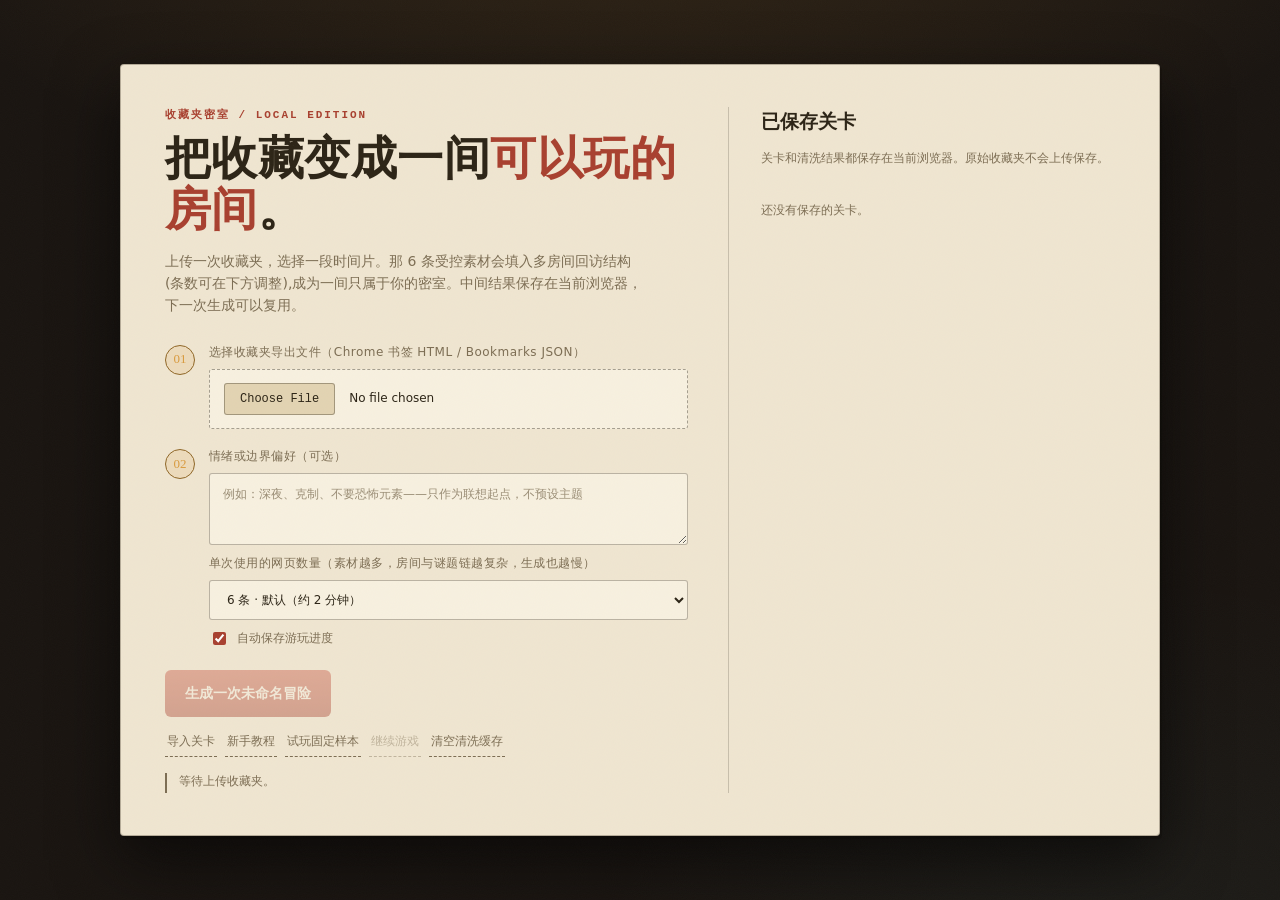
==== commit c0838db1: "feat: 首页固定新手教程关 + 修复线索浮层吞点击/主页次级按钮隐身 需求方要求:首页固定一个教程关,教学游戏玩法与交互方式。 - sample-puzzles/tutorial.json:手写教" ====
--- a/index.html
+++ b/index.html
@@ -134,6 +134,7 @@
     <script src="js/ref-levels.js"></script>
     <script src="js/pipeline.js"></script>
     <script src="js/engine.js"></script>
+    <script src="js/wait-game.js"></script>
     <script src="js/app.js"></script>
   </body>
 </html>
--- a/css/styles.css
+++ b/css/styles.css
@@ -224,7 +224,9 @@
   position: relative;
   width: min(330px, calc(100vw - 36px));
   padding: 16px 18px;
-  max-height: calc(100vh - 120px);
+  /* 11.15:100dvh 优先(移动端软键盘/地址栏收放时 vh 虚高),老浏览器回退 vh */
+  max-height: calc(100vh - 24px);
+  max-height: calc(100dvh - 24px);
   overflow-y: auto;
   overflow-wrap: anywhere;
 }
@@ -234,6 +236,31 @@
 }
 .puzzle-panel .modal-card p {
   font-size: 13px;
+}
+/* 11.15:动态内容防撑宽——颜色标签/长标题/长摩斯/按钮行只收缩换行,不横向撑开卡片 */
+.puzzle-panel .modal-card h2,
+.puzzle-panel .modal-card p {
+  min-width: 0;
+  overflow-wrap: anywhere;
+}
+.puzzle-panel .modal-actions {
+  flex-wrap: wrap;
+}
+.puzzle-panel .code {
+  height: auto;
+  min-height: 40px;
+  max-width: 100%;
+  flex-wrap: wrap;
+  row-gap: 6px;
+}
+.puzzle-panel .kp-slot {
+  min-width: 0;
+}
+.puzzle-panel .kp-slot b {
+  max-width: 64px;
+  overflow: hidden;
+  text-overflow: ellipsis;
+  white-space: nowrap;
 }
 .puzzle-panel.hidden .modal-card {
   pointer-events: none;
@@ -1183,8 +1210,10 @@
 .node.role-reward {
   box-shadow: inset 3px 0 0 var(--role-reward), var(--shadow-paper);
 }
+/* 干扰项伪装(2026-08-31 需求方反馈):色条同线索蓝墨——红鲱鱼必须看起来
+   就是一条普通线索,墨色差异等于把迷底写在纸上。--role-red 保留给清洗报告 */
 .node.role-red_herring {
-  box-shadow: inset 3px 0 0 var(--role-red), var(--shadow-paper);
+  box-shadow: inset 3px 0 0 var(--role-clue), var(--shadow-paper);
 }
 /* 拖拽组合落点反馈:火漆圈 */
 .node.drop-ok {
@@ -2432,13 +2461,73 @@
   }
 }
 
-/* ===== 生成工作台(2026-08-30):把黑盒等待变成可感知的工作过程 ===== */
+/* ===== 生成工作台 v2「深夜工房」(2026-08-30):等待 = 看自己的收藏被封进房间 ===== */
 .gen-workbench {
   margin-top: 14px;
-  border: 1px solid rgba(44, 36, 22, 0.25);
+  border: 1px solid rgba(44, 36, 22, 0.35);
   border-radius: 4px;
-  padding: 12px 14px;
-  background: rgba(255, 255, 255, 0.55);
+  padding: 14px 16px 10px;
+  background:
+    linear-gradient(rgba(250, 246, 235, 0.92), rgba(243, 236, 220, 0.92)),
+    repeating-linear-gradient(0deg, transparent 0 3px, rgba(44, 36, 22, 0.015) 3px 4px);
+  box-shadow: inset 0 0 40px rgba(44, 36, 22, 0.05);
+  position: relative;
+  overflow: hidden;
+}
+.gen-workbench.wb-flash {
+  animation: wbFlash 0.55s var(--ease);
+}
+@keyframes wbFlash {
+  0% { transform: scale(1); }
+  30% { transform: scale(1.012); box-shadow: 0 0 0 3px rgba(178, 58, 44, 0.25); }
+  60% { transform: scale(0.998); }
+  100% { transform: scale(1); }
+}
+/* 工房剪影:随阶段亮起 */
+.wb-sil {
+  position: absolute;
+  left: 0;
+  right: 0;
+  bottom: 0;
+  width: 100%;
+  height: 96px;
+  pointer-events: none;
+  z-index: 0;
+}
+.wb-sil g {
+  fill: none;
+  stroke: rgba(44, 36, 22, 0.16);
+  stroke-width: 1.4;
+  opacity: 0.25;
+  transition: opacity 1.2s var(--ease);
+}
+.wb-sil .sil-3 {
+  stroke: rgba(178, 58, 44, 0.5);
+  opacity: 0.12;
+}
+.wb-scene[data-phase='1'] .sil-3,
+.wb-scene[data-phase='2'] .sil-3,
+.wb-scene[data-phase='3'] .sil-3,
+.wb-scene[data-phase='4'] .sil-3 {
+  opacity: 0.85;
+}
+.wb-scene[data-phase='2'] .sil-2,
+.wb-scene[data-phase='3'] .sil-2 {
+  opacity: 0.6;
+}
+.wb-scene[data-phase='4'] .sil-4 {
+  opacity: 0.9;
+}
+.wb-head,
+.wb-phases,
+.wb-deck-bar,
+.wb-deck,
+.wb-note,
+.wb-drafts,
+.wb-tech,
+.wb-game {
+  position: relative;
+  z-index: 1;
 }
 .wb-head {
   display: flex;
@@ -2449,6 +2538,11 @@
 .wb-title {
   font-weight: 600;
   font-size: 13px;
+  letter-spacing: 0.04em;
+}
+.wb-title small {
+  font-weight: 400;
+  color: var(--paper-ink-mid);
 }
 .wb-actions {
   display: flex;
@@ -2467,18 +2561,24 @@
   border-color: var(--seal);
   color: var(--seal-deep);
 }
+.wb-actions button.wb-danger:hover {
+  border-color: #a33333;
+  color: #a33333;
+}
+/* 阶段:五道工序 */
 .wb-phases {
   display: flex;
   flex-wrap: wrap;
   gap: 6px;
-  margin: 10px 0 4px;
+  margin: 10px 0 2px;
 }
 .wb-phase {
   font-size: 12px;
-  padding: 3px 10px;
+  padding: 3px 12px;
   border-radius: 999px;
   border: 1px solid rgba(44, 36, 22, 0.3);
   color: var(--paper-ink-mid);
+  transition: all 0.4s var(--ease);
 }
 .wb-phase.active {
   border-color: var(--seal);
@@ -2486,49 +2586,225 @@
   background: rgba(178, 58, 44, 0.08);
 }
 .wb-phase.done {
-  opacity: 0.55;
-}
-.wb-materials {
-  display: flex;
-  flex-wrap: wrap;
-  gap: 6px;
-  margin: 8px 0;
-}
-.wb-mat {
-  display: inline-flex;
+  opacity: 0.45;
+  text-decoration: line-through;
+  text-decoration-color: rgba(178, 58, 44, 0.6);
+}
+/* 素材发牌堆叠 */
+.wb-deck-bar {
+  display: flex;
+  justify-content: space-between;
+  align-items: center;
+  margin-top: 8px;
+  font-size: 12px;
+  color: var(--paper-ink-mid);
+}
+.wb-deck-bar button {
+  border: 1px solid rgba(44, 36, 22, 0.3);
+  background: transparent;
+  border-radius: 3px;
+  padding: 2px 8px;
+  font-size: 11px;
+  cursor: pointer;
+  color: var(--paper-ink-mid);
+}
+.wb-deck-bar button:hover {
+  border-color: var(--seal);
+  color: var(--seal-deep);
+}
+.wb-deck {
+  position: relative;
+  height: 96px;
+  margin: 6px 0 2px;
+}
+.wb-deck .wb-mat {
+  position: absolute;
+  left: 50%;
+  top: 50%;
+  width: 190px;
+  margin: -26px 0 0 -95px;
+  display: flex;
   flex-direction: column;
-  max-width: 180px;
-  padding: 5px 9px;
-  border: 1px solid rgba(44, 36, 22, 0.25);
+  gap: 1px;
+  padding: 7px 10px;
+  border: 1px solid rgba(44, 36, 22, 0.3);
   border-radius: 3px;
   text-decoration: none;
   color: inherit;
-  background: rgba(255, 255, 255, 0.5);
-}
-.wb-mat b {
+  background: linear-gradient(#fbf7ec, #f3ecdb);
+  box-shadow: 0 2px 6px rgba(44, 36, 22, 0.12);
+  transform: translate(140%, -30%) rotate(9deg);
+  opacity: 0;
+  transition:
+    transform 0.55s var(--ease),
+    opacity 0.45s var(--ease),
+    box-shadow 0.3s var(--ease);
+}
+.wb-deck .wb-mat.dealt {
+  transform:
+    translate(calc(-50% + var(--k, 0) * 14px), calc(-50% + var(--k, 0) * 4px))
+    rotate(calc(var(--ri, 0) * 0.7deg - var(--k, 0) * 1.6deg))
+    scale(calc(1 - var(--k, 0) * 0.045));
+  opacity: calc(1 - var(--k, 0) * 0.14);
+}
+.wb-deck .wb-mat.is-top:hover {
+  box-shadow: 0 4px 14px rgba(44, 36, 22, 0.2);
+}
+.wb-deck .wb-mat b {
   font-size: 12px;
   white-space: nowrap;
   overflow: hidden;
   text-overflow: ellipsis;
 }
-.wb-mat small {
+.wb-deck .wb-mat small {
   font-size: 10px;
   color: var(--paper-ink-mid);
 }
-.wb-mat:hover {
-  border-color: var(--seal);
+.wb-seal {
+  position: absolute;
+  right: 6px;
+  top: 5px;
+  border: 1px solid var(--seal);
+  color: var(--seal);
+  font-size: 10px;
+  line-height: 1;
+  padding: 2px 4px;
+  border-radius: 2px;
+  transform: scale(0);
+  opacity: 0;
+}
+.wb-mat.stamped .wb-seal {
+  animation: wbStamp 0.4s var(--ease) 0.15s forwards;
+}
+@keyframes wbStamp {
+  0% { transform: scale(2.4) rotate(-14deg); opacity: 0; }
+  60% { transform: scale(0.9) rotate(3deg); opacity: 1; }
+  100% { transform: scale(1) rotate(0); opacity: 0.88; }
+}
+/* 工作手记 */
+.wb-note {
+  min-height: 22px;
+  margin: 6px 0 2px;
+  font-size: 13px;
+  font-style: italic;
+  color: rgba(44, 36, 22, 0.78);
+  opacity: 0;
+  filter: blur(2px);
+  transition: opacity 0.9s var(--ease), filter 0.9s var(--ease);
+}
+.wb-note.show {
+  opacity: 1;
+  filter: blur(0);
+}
+.wb-note::before {
+  content: '—— ';
+  color: rgba(178, 58, 44, 0.6);
+}
+/* 两位起草人的稿纸 */
+.wb-drafts {
+  display: flex;
+  gap: 10px;
+  margin: 8px 0 4px;
+  flex-wrap: wrap;
+}
+.wb-draft {
+  flex: 1 1 200px;
+  min-height: 58px;
+  border: 1px solid rgba(44, 36, 22, 0.3);
+  border-radius: 3px;
+  padding: 8px 10px 8px 26px;
+  background:
+    repeating-linear-gradient(0deg, transparent 0 15px, rgba(44, 36, 22, 0.08) 15px 16px),
+    #fbf7ec;
+  position: relative;
+  transition: opacity 0.6s var(--ease), transform 0.6s var(--ease);
+}
+.wb-draft::before {
+  content: '';
+  position: absolute;
+  left: 9px;
+  top: 11px;
+  width: 8px;
+  height: 8px;
+  border-radius: 50%;
+  background: #2c2a26;
+  opacity: 0.5;
+}
+.wb-draft.ink::before {
+  animation: wbInk 1.6s ease-in-out infinite;
+}
+@keyframes wbInk {
+  0%, 100% { transform: scale(1); opacity: 0.45; }
+  50% { transform: scale(1.35); opacity: 0.8; }
+}
+.wb-draft .wb-draft-name {
+  font-size: 11px;
+  color: var(--paper-ink-mid);
+}
+.wb-draft .wb-draft-line {
+  font-size: 13px;
+  margin-top: 2px;
+}
+.wb-draft.crumple {
+  animation: wbCrumple 0.7s var(--ease);
+}
+.wb-draft.crumple .wb-draft-line {
+  color: #a33333;
+}
+@keyframes wbCrumple {
+  0% { transform: rotate(0); }
+  25% { transform: rotate(-2.5deg) scale(0.98); }
+  50% { transform: rotate(2deg) scale(0.97); }
+  75% { transform: rotate(-1deg); }
+  100% { transform: rotate(0); }
+}
+.wb-draft.done {
+  border-color: rgba(178, 58, 44, 0.55);
+}
+.wb-draft.done .wb-draft-line {
+  color: var(--seal-deep);
+  font-weight: 600;
+}
+.wb-draft.done::after {
+  content: '定稿';
+  position: absolute;
+  right: 10px;
+  top: 50%;
+  margin-top: -13px;
+  border: 2px solid var(--seal);
+  color: var(--seal);
+  font-size: 14px;
+  padding: 3px 6px;
+  border-radius: 3px;
+  transform: scale(0) rotate(-10deg);
+  animation: wbStamp 0.45s var(--ease) forwards;
+}
+.wb-draft.gone {
+  opacity: 0.35;
+  transform: translateY(4px);
+}
+/* 折叠的事实记录(与氛围层视觉分离) */
+.wb-tech {
+  margin-top: 6px;
+  border-top: 1px dashed rgba(44, 36, 22, 0.25);
+  padding-top: 4px;
+  font-size: 11px;
+}
+.wb-tech summary {
+  cursor: pointer;
+  color: var(--paper-ink-mid);
+  outline: none;
 }
 .wb-lanes {
   display: flex;
   flex-direction: column;
-  gap: 4px;
-  margin: 8px 0;
+  gap: 3px;
+  margin: 6px 0;
 }
 .wb-lane {
   display: flex;
   gap: 8px;
   align-items: baseline;
-  font-size: 12px;
 }
 .wb-lane-label {
   font-weight: 600;
@@ -2544,15 +2820,12 @@
   color: #a33333;
 }
 .wb-log {
-  max-height: 150px;
+  max-height: 130px;
   overflow: auto;
-  font-size: 11px;
   line-height: 1.7;
-  border-top: 1px dashed rgba(44, 36, 22, 0.2);
-  padding-top: 6px;
   display: flex;
   flex-direction: column;
-  margin-top: 6px;
+  margin: 4px 0 6px;
 }
 .wb-logline {
   color: var(--paper-ink-mid);
@@ -2563,20 +2836,304 @@
 .wb-logline.ok {
   color: #2c7a3f;
 }
-.gen-pill {
+/* 纸页夜奔(等待小游戏) */
+.wb-game {
+  margin-top: 8px;
+}
+.wb-game canvas {
+  width: 100%;
+  height: 150px;
+  display: block;
+  border: 1px dashed rgba(44, 36, 22, 0.3);
+  border-radius: 3px;
+  background: rgba(251, 247, 236, 0.75);
+  cursor: pointer;
+}
+.wb-game .wb-game-hint {
+  font-size: 11px;
+  color: var(--paper-ink-mid);
+  margin-top: 4px;
+}
+/* 开门转场 */
+.wb-door {
   position: fixed;
-  right: 18px;
-  bottom: 18px;
-  z-index: 60;
-  border: 1px solid rgba(44, 36, 22, 0.4);
-  background: rgba(255, 255, 255, 0.95);
-  border-radius: 999px;
-  padding: 9px 16px;
-  font-size: 13px;
-  cursor: pointer;
-  box-shadow: 0 4px 14px rgba(0, 0, 0, 0.14);
-}
-.gen-pill.done {
-  border-color: #2c7a3f;
-  color: #2c7a3f;
-}
+  inset: 0;
+  z-index: 90;
+  pointer-events: all;
+}
+.wb-door[hidden] {
+  display: none;
+}
+.wb-door-l,
+.wb-door-r {
+  position: absolute;
+  top: 0;
+  bottom: 0;
+  width: 50.2%;
+  transition: transform 0.75s cubic-bezier(0.6, 0, 0.3, 1);
+  background:
+    linear-gradient(rgba(38, 33, 26, 0.97), rgba(28, 24, 19, 0.97)),
+    repeating-linear-gradient(90deg, transparent 0 46px, rgba(250, 246, 235, 0.05) 46px 48px);
+}
+.wb-door-l {
+  left: 0;
+  box-shadow: inset -3px 0 8px rgba(0, 0, 0, 0.5);
+}
+.wb-door-r {
+  right: 0;
+  box-shadow: inset 3px 0 8px rgba(0, 0, 0, 0.5);
+}
+.wb-door.open .wb-door-l {
+  transform: translateX(-101%);
+}
+.wb-door.open .wb-door-r {
+  transform: translateX(101%);
+}
+.wb-door-glow {
+  position: absolute;
+  left: 50%;
+  top: 0;
+  bottom: 0;
+  width: 2px;
+  margin-left: -1px;
+  background: rgba(250, 240, 210, 0.9);
+  box-shadow: 0 0 24px 6px rgba(250, 240, 210, 0.55);
+  opacity: 0;
+  transition: opacity 0.4s var(--ease);
+}
+.wb-door.open .wb-door-glow {
+  opacity: 1;
+}
+.wb-door.fade {
+  opacity: 0;
+  transition: opacity 0.6s var(--ease);
+}
+@media (prefers-reduced-motion: reduce) {
+  .wb-deck .wb-mat,
+  .wb-note,
+  .wb-draft,
+  .wb-door-l,
+  .wb-door-r {
+    transition: none !important;
+    animation: none !important;
+  }
+  .wb-draft.ink::before {
+    animation: none;
+  }
+}
+
+/* ===== 工房全屏场景(2026-08-30):生成 = 走进工房,首页退到幕后 ===== */
+.wb-overlay {
+  position: fixed;
+  inset: 0;
+  z-index: 70;
+  display: flex;
+  align-items: center;
+  justify-content: center;
+  padding: 24px;
+  overflow: auto;
+  background: rgba(28, 24, 19, 0.55);
+  backdrop-filter: blur(3px);
+}
+.wb-overlay[hidden] {
+  display: none;
+}
+.wb-overlay .gen-workbench {
+  width: min(760px, 100%);
+  margin: 0;
+  box-shadow: 0 18px 60px rgba(0, 0, 0, 0.38);
+}
+
+/* ---------- 聚焦光效:跟随鼠标的暖光 + 边缘压暗(2026-08-31) ----------
+   强化「暗房里举灯探索」的空间感。纯视觉层:pointer-events:none,挂在 #stage 内,
+   z-index 高于画布节点(#nodes 4/拖拽 20)低于工具条(30);光斑用 transform 平移,
+   只动合成器不触发重绘。触屏不激活。 */
+#focusGlow {
+  position: absolute;
+  inset: 0;
+  z-index: 25;
+  pointer-events: none;
+  opacity: 0;
+  transition: opacity var(--t-slow) var(--ease);
+}
+#focusGlow::before {
+  /* 静态晕影:四周极轻压暗,灯感来自中央亮区 */
+  content: '';
+  position: absolute;
+  inset: 0;
+  background: radial-gradient(
+    circle at 50% 42%,
+    transparent 52%,
+    rgba(8, 6, 3, 0.16) 100%
+  );
+}
+#focusGlow::after {
+  /* 跟随光斑:暖色,半径约 260px,柔和衰减 */
+  content: '';
+  position: absolute;
+  left: -270px;
+  top: -270px;
+  width: 540px;
+  height: 540px;
+  border-radius: 50%;
+  background: radial-gradient(
+    circle,
+    rgba(255, 214, 140, 0.1),
+    rgba(255, 214, 140, 0.045) 45%,
+    transparent 70%
+  );
+  transform: translate(var(--mx, 50vw), var(--my, 40vh));
+  will-change: transform;
+}
+#focusGlow.on {
+  opacity: 1;
+}
+
+/* ===== 工房舞台化(2026-08-30 v2.2):一眼定性 + 主次分明 ===== */
+.wb-headline {
+  position: relative;
+  z-index: 1;
+  margin-bottom: 4px;
+}
+.wb-headline h3 {
+  margin: 0;
+  font-size: 21px;
+  letter-spacing: 0.06em;
+  color: var(--paper-ink, #2c2a26);
+}
+.wb-headline h3::after {
+  content: '';
+  display: inline-block;
+  width: 34px;
+  height: 2px;
+  margin-left: 12px;
+  vertical-align: middle;
+  background: var(--seal);
+}
+.wb-headline p {
+  margin: 6px 0 0;
+  font-size: 12.5px;
+  color: var(--paper-ink-mid);
+}
+.wb-head {
+  position: relative;
+  z-index: 1;
+  justify-content: flex-end;
+  margin: 2px 0 0;
+}
+.wb-body {
+  position: relative;
+  z-index: 1;
+  display: grid;
+  grid-template-columns: 128px 1fr;
+  gap: 16px;
+  margin-top: 10px;
+}
+.wb-rail {
+  border-right: 1px dashed rgba(44, 36, 22, 0.25);
+  padding-right: 12px;
+}
+.wb-rail .wb-phases {
+  flex-direction: column;
+  gap: 10px;
+  margin: 4px 0 0;
+}
+.wb-rail .wb-phase {
+  position: relative;
+  border: 0;
+  background: none;
+  padding: 0 0 0 18px;
+  border-radius: 0;
+  color: var(--paper-ink-mid);
+  font-size: 12.5px;
+}
+.wb-rail .wb-phase::before {
+  content: '';
+  position: absolute;
+  left: 0;
+  top: 50%;
+  width: 8px;
+  height: 8px;
+  margin-top: -4px;
+  border-radius: 50%;
+  border: 1.5px solid rgba(44, 36, 22, 0.4);
+  background: transparent;
+}
+.wb-rail .wb-phase.active {
+  color: var(--seal-deep);
+}
+.wb-rail .wb-phase.active::before {
+  border-color: var(--seal);
+  background: var(--seal);
+  box-shadow: 0 0 0 3px rgba(178, 58, 44, 0.15);
+}
+.wb-rail .wb-phase.done {
+  opacity: 0.55;
+  text-decoration: line-through;
+}
+.wb-rail .wb-phase.done::before {
+  border-color: rgba(44, 36, 22, 0.5);
+}
+.wb-stage {
+  display: grid;
+  grid-template-columns: 216px 1fr;
+  gap: 16px;
+  align-items: start;
+}
+.wb-deck-side .wb-deck-bar {
+  margin-top: 0;
+}
+.wb-deck-side .wb-deck {
+  height: 104px;
+}
+.wb-deck-side .wb-deck .wb-mat {
+  width: 172px;
+  margin-left: -86px;
+}
+.wb-drafts {
+  flex-direction: column;
+  gap: 12px;
+  margin: 0;
+}
+.wb-draft {
+  flex: none;
+  min-height: 72px;
+  padding: 10px 12px 10px 30px;
+}
+.wb-draft .wb-draft-line {
+  font-size: 15px;
+}
+.wb-note {
+  font-size: 14px;
+  margin-top: 12px;
+}
+@media (max-width: 720px) {
+  .wb-body {
+    grid-template-columns: 1fr;
+  }
+  .wb-rail {
+    border-right: 0;
+    border-bottom: 1px dashed rgba(44, 36, 22, 0.25);
+    padding: 0 0 10px;
+  }
+  .wb-rail .wb-phases {
+    flex-direction: row;
+    flex-wrap: wrap;
+    gap: 6px;
+  }
+  .wb-stage {
+    grid-template-columns: 1fr;
+  }
+}
+/* 舞台化微调:deck-bar 竖排防挤压;已用时长不与数字断行 */
+.wb-deck-side .wb-deck-bar {
+  flex-direction: column;
+  align-items: flex-start;
+  gap: 5px;
+}
+.wb-deck-bar button {
+  white-space: nowrap;
+}
+.wb-headline p .wb-elapsed {
+  white-space: nowrap;
+}
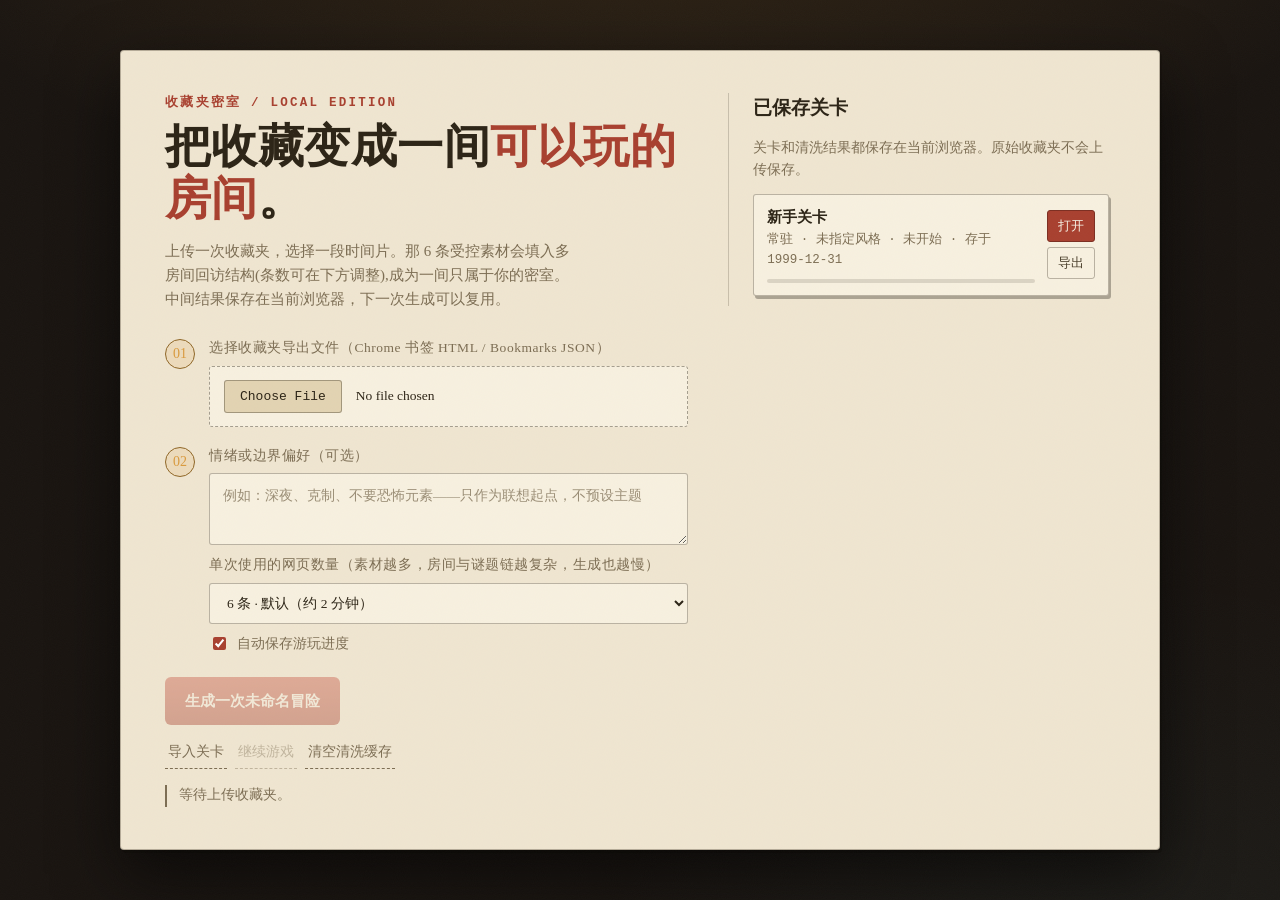
==== commit 8b68a598: "feat: 深度电台演示材料——50 条收藏夹 + 三关设计(语义锁) + 引擎交互修复 演示材料(深度电台主题,全部真实网页+实测回访事实): - fixtures/demo-collection." ====
--- a/index.html
+++ b/index.html
@@ -90,6 +90,7 @@
         <h2>三个端口记得你碰过什么。</h2>
         <p id="keypadCopy">输入三位数。线索不在抽屉上。</p>
         <div class="code" id="codeDisplay">···</div>
+        <input class="code code-text" id="keypadText" type="text" autocomplete="off" placeholder="输入答案…" style="display:none">
         <div class="keypad" id="keypad"></div>
         <div class="modal-actions">
           <button class="reset" id="keyClear" type="button">清除</button
--- a/css/tokens.css
+++ b/css/tokens.css
@@ -66,13 +66,14 @@
   --mood-evening: #c9973b;
   --mood-day: #6a9c78;
 
-  /* ---- 字体:等宽只做标签/记录/数字,正文保持可读 ---- */
+  /* ---- 字体:正文/标题用衬线(纸上的墨字,2026-08-31 需求方裁定),
+       优先系统内装的中日韩宋体;等宽只做标签/记录/数字 ---- */
   --font-body:
-    'Inter', ui-sans-serif, system-ui, -apple-system, 'Segoe UI',
-    'Microsoft YaHei', sans-serif;
+    'Noto Serif SC', 'Source Han Serif SC', '思源宋体', 'Source Han Serif CN',
+    'Songti SC', 'SimSun', 'Microsoft YaHei', ui-serif, serif;
   --font-display:
-    Georgia, 'Times New Roman', 'Songti SC', 'STSong', 'Noto Serif CJK SC',
-    'SimSun', serif;
+    'Noto Serif SC', 'Source Han Serif SC', '思源宋体', 'Songti SC',
+    'STZhongsong', SimSun, Georgia, 'Times New Roman', serif;
   --font-mono: 'Cascadia Mono', Consolas, 'Courier New', ui-monospace, monospace;
 
   /* ---- 间距(4px 标尺) ---- */
--- a/css/styles.css
+++ b/css/styles.css
@@ -253,7 +253,22 @@
   flex-wrap: wrap;
   row-gap: 6px;
 }
-.puzzle-panel .kp-slot {
+.puzzle-panel .code-text {
+  width: 100%;
+  margin: 6px 0 10px;
+  padding: 9px 12px;
+  border: 1px solid rgba(44, 36, 22, 0.35);
+  border-radius: 3px;
+  background: var(--paper);
+  color: var(--paper-ink);
+  font-size: 15px;
+  letter-spacing: 0.02em;
+}
+.code-text:focus {
+  outline: none;
+  border-color: var(--seal);
+}
+.kp-slot {
   min-width: 0;
 }
 .puzzle-panel .kp-slot b {
@@ -3137,3 +3152,241 @@
 .wb-headline p .wb-elapsed {
   white-space: nowrap;
 }
+
+/* ============================================================
+   游戏界面可读性升级(2026-08-31 需求方反馈):字号整体放大一档。
+   放在文件末尾以赢得同优先级级联;移动端断点(上文)字号沿用本块比例。
+   ============================================================ */
+body {
+  font-size: 15px;
+}
+/* 画布节点:名字继承 16px,角标/小注同步放大 */
+.node {
+  font-size: 16px;
+}
+.node .type {
+  font-size: 12px;
+  letter-spacing: 0.1em;
+}
+.node .hint {
+  font-size: 13px;
+}
+/* 就地详情卡 */
+.node-pop {
+  font-size: 14.5px;
+  line-height: 1.7;
+}
+.np-title {
+  font-size: 16.5px;
+}
+.np-link {
+  font-size: 13px;
+}
+/* 目标横幅(左上) */
+.objective {
+  font-size: 14px;
+  line-height: 1.7;
+  max-width: min(560px, calc(100% - 32px));
+}
+.objective span {
+  font-size: 12.5px;
+}
+/* 工作记录:日志行与左下 ticker */
+.event {
+  font-size: 13.5px;
+  line-height: 1.7;
+}
+.log-ticker {
+  font-size: 13px;
+}
+.log-ticker .log-kicker {
+  font-size: 12px;
+}
+/* 线索便签(右上浮层) */
+.hint-ask {
+  font-size: 13.5px;
+}
+.hint-btn {
+  font-size: 13px;
+}
+/* 底部工具条 */
+.game-toolbar strong {
+  font-size: 15px;
+}
+.game-toolbar button {
+  font-size: 13px;
+  padding: 7px 13px;
+}
+/* 机关面板(密码/角度/摩斯) */
+.puzzle-panel .modal-card p {
+  font-size: 14px;
+}
+.puzzle-panel .modal-actions button {
+  font-size: 13.5px;
+}
+.puzzle-panel .kp-slot b {
+  font-size: 11.5px;
+}
+
+/* ============================================================
+   标题界面小字同步放大(2026-08-31 需求方反馈):与游戏界面同一档可读性
+   ============================================================ */
+.home-kicker {
+  font-size: 12.5px;
+}
+.home-field {
+  font-size: 13.5px;
+}
+.home-check {
+  font-size: 13.5px;
+}
+.home-file::file-selector-button,
+.import-file::file-selector-button {
+  font-size: 13px;
+}
+.step-no {
+  font-size: 14px;
+}
+.home-actions .primary {
+  font-size: 15px;
+}
+.home-secondary button {
+  font-size: 13.5px;
+  padding: 6px 3px;
+}
+.home-status {
+  font-size: 13.5px;
+}
+.window-card small {
+  font-size: 12.5px;
+}
+.saved-panel p {
+  font-size: 13.5px;
+}
+.saved-row strong {
+  font-size: 15px;
+}
+.saved-row small {
+  font-size: 12.5px;
+}
+.saved-actions button {
+  font-size: 13.5px;
+  padding: 7px 12px;
+}
+.muted-note {
+  font-size: 13px;
+}
+
+/* ============================================================
+   已保存关卡面板打磨(2026-08-31 需求方反馈):按钮竖排窄列不再横吞
+   一半宽度;行改纸卡 + 真实进度条;空状态改占位卡
+   ============================================================ */
+.saved-panel {
+  padding-left: 24px;
+}
+.saved-row {
+  display: flex;
+  gap: 12px;
+  align-items: center;
+  margin: 0 0 10px;
+  padding: 12px 13px;
+  border: 1px solid rgba(44, 36, 22, 0.3);
+  border-radius: 3px;
+  background: var(--paper-warm);
+  box-shadow: var(--shadow-paper);
+  transition:
+    border-color var(--t-fast) var(--ease),
+    box-shadow var(--t-fast) var(--ease),
+    transform var(--t-fast) var(--ease);
+}
+.saved-row:hover {
+  border-color: var(--seal);
+  box-shadow: var(--shadow-paper-lift);
+  transform: translateY(-1px) rotate(-0.2deg);
+}
+.saved-info {
+  flex: 1;
+  min-width: 0;
+}
+.saved-row strong {
+  line-height: 1.35;
+}
+.saved-progress {
+  margin-top: 9px;
+  height: 4px;
+  border-radius: var(--r-pill);
+  background: rgba(44, 36, 22, 0.14);
+  overflow: hidden;
+}
+.saved-progress i {
+  display: block;
+  height: 100%;
+  border-radius: var(--r-pill);
+  background: var(--seal);
+  transition: width var(--t-slow) var(--ease);
+}
+.saved-actions {
+  display: grid;
+  gap: 5px;
+  flex: none;
+}
+.saved-actions button {
+  padding: 5px 10px;
+  font-size: 12.5px;
+  text-align: center;
+  border: 1px solid rgba(44, 36, 22, 0.3);
+  border-radius: 3px;
+  background: transparent;
+  color: var(--paper-ink-mid);
+}
+.saved-actions .saved-open {
+  background: var(--seal);
+  border-color: var(--seal-deep);
+  color: #f6efe3;
+}
+.saved-actions .saved-open:hover {
+  background: var(--seal-deep);
+  color: #f6efe3;
+}
+.saved-actions .saved-del:hover {
+  border-color: var(--seal);
+  color: var(--seal);
+}
+.saved-empty {
+  padding: 26px 18px;
+  border: 1px dashed rgba(44, 36, 22, 0.3);
+  border-radius: 3px;
+  background: rgba(255, 250, 240, 0.45);
+  color: var(--paper-ink-lo);
+  text-align: center;
+}
+.saved-empty small {
+  display: block;
+  margin-top: 6px;
+}
+
+/* 主题长句两行截断:行高稳定在 ~90px,一屏 7+ 个存档 */
+.saved-row small {
+  display: -webkit-box;
+  -webkit-line-clamp: 2;
+  -webkit-box-orient: vertical;
+  overflow: hidden;
+}
+
+/* 存档列表滚动上限(2026-08-31 需求方反馈):行数增长不再纵向拉长首页 */
+.saved-list {
+  max-height: min(56vh, 620px);
+  overflow: auto;
+  padding-right: 6px;
+  scrollbar-width: thin;
+}
+.saved-list::-webkit-scrollbar {
+  width: 6px;
+}
+.saved-list::-webkit-scrollbar-thumb {
+  background: rgba(44, 36, 22, 0.25);
+  border-radius: 3px;
+}
+.home-layout {
+  align-items: start;
+}
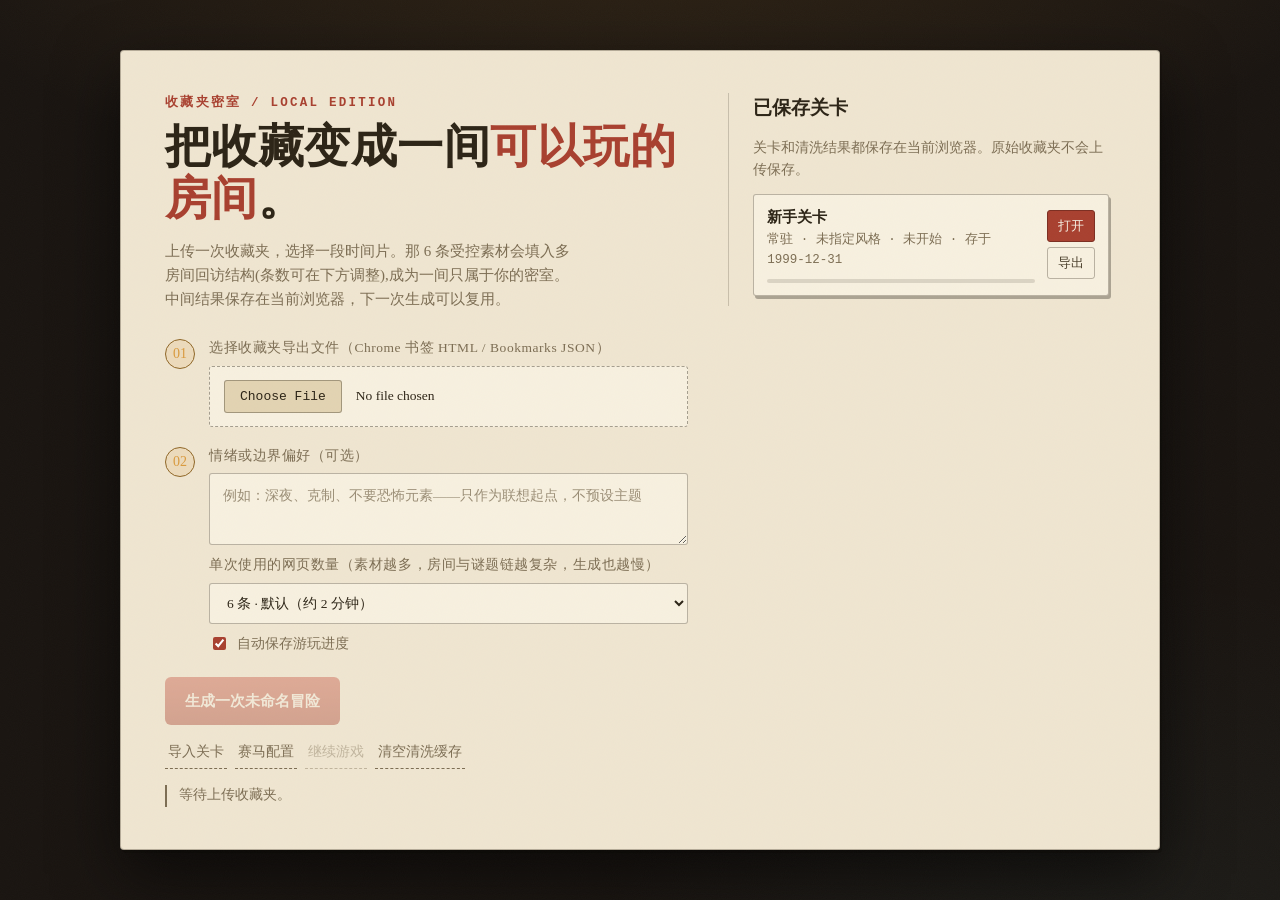
==== commit 6f77d9b7: "feat: 演示模式(?demo)+ 门禁盲区修复(手法菜单同步/接地口径补域名日期) + 演示视频" ====
--- a/index.html
+++ b/index.html
@@ -137,5 +137,6 @@
     <script src="js/engine.js"></script>
     <script src="js/wait-game.js"></script>
     <script src="js/app.js"></script>
+    <script src="js/demo.js"></script>
   </body>
 </html>
--- a/css/styles.css
+++ b/css/styles.css
@@ -1249,6 +1249,10 @@
 .node.arrive {
   animation: arrive 0.5s var(--ease-spring) both;
   animation-delay: var(--fd, 0ms);
+  /* 2026-08-31 修复:飞入中的节点位置未定,不可点击——否则开局连点会把点击
+     落在恰好飞过目标槽位的别的节点上(实测 watchman 检查步被路过节点吞掉)。
+     动画结束由 room02 在 animationend 摘掉 .arrive,落定即可点。 */
+  pointer-events: none;
 }
 /* 11.13 #5:arrive 与 changed 同帧并存时,animation 简写会整条互相覆盖——
    用逗号列表让两个动画并行(出现 + 变身脉冲) */
@@ -1295,8 +1299,11 @@
   flex: none;
   background: rgba(130, 163, 189, 0.1);
 }
-/* 节点详情卡(2026-08-29 就地化):可交互、可选中、带关闭;
-   不再只是只读气泡——看详情不用离开现场 */
+/* 节点详情卡(2026-08-29 就地化):可交互、带关闭;不再只是只读气泡——看详情不用离开现场。
+   2026-08-31 修复(与 pop-open 抬层的联动):卡片本体 pointer-events:none——详情卡打开时
+   宿主被抬到相邻节点之上,若卡片可点,它会吞掉盖住区域里其他节点的点击(实测 watchman
+   连续检查三件素材时,前一卡正压在下一节点上,点击被吞导致 inspect 缺步、组合失败)。
+   穿透后点卡片=点它下面的节点(点击本身就会关卡,原行为不变);关闭按钮与链接保留可点。 */
 .node-pop {
   position: absolute;
   left: 50%;
@@ -1313,10 +1320,14 @@
   line-height: 1.6;
   z-index: var(--z-pop);
   text-align: left;
-  pointer-events: auto;
-  user-select: text;
+  pointer-events: none;
+  user-select: none;
   cursor: default;
   box-shadow: var(--shadow-2), var(--shadow-paper);
+}
+.node-pop .np-close,
+.node-pop .np-link {
+  pointer-events: auto;
 }
 .node-pop.below {
   bottom: auto;
@@ -3390,3 +3401,64 @@
 .home-layout {
   align-items: start;
 }
+/* ===== 赛马配置弹窗(2026-08-30) ===== */
+.race-note {
+  font-size: 11.5px;
+  color: var(--paper-ink-mid);
+  margin: 6px 0;
+}
+.race-lanes {
+  display: flex;
+  align-items: center;
+  gap: 8px;
+  font-size: 13px;
+  margin: 8px 0;
+}
+.race-lanes input {
+  width: 60px;
+  border: 1px solid rgba(44, 36, 22, 0.3);
+  border-radius: 3px;
+  padding: 4px 6px;
+  background: rgba(255, 255, 255, 0.7);
+}
+.race-row {
+  display: grid;
+  grid-template-columns: 70px 1fr 110px 130px 74px;
+  gap: 4px;
+  margin-bottom: 4px;
+}
+.race-row input,
+.race-row select {
+  border: 1px solid rgba(44, 36, 22, 0.3);
+  border-radius: 3px;
+  padding: 4px 6px;
+  font-size: 11px;
+  background: rgba(255, 255, 255, 0.7);
+  min-width: 0;
+}
+
+/* ===== 无效交互局部轻推(2026-08-30):替代全屏震动 ===== */
+.shake-soft {
+  animation: shakeSoft 0.22s var(--ease);
+}
+@keyframes shakeSoft {
+  25% { transform: translateX(-3px); }
+  55% { transform: translateX(2.5px); }
+  85% { transform: translateX(-1.5px); }
+}
+@media (prefers-reduced-motion: reduce) {
+  .shake-soft {
+    animation: none;
+  }
+}
+/* ===== 引导线过渡(2026-08-31):与子节点 arrive 0.5s 同拍 =====
+   2026-08-30:删掉 .link-enter。新生连线原本加它做 0.5s 淡入,但淡入与
+   "从父锚点生长"抢的是同一段时间——实测 144ms 时线才 0.3 不透明度,生长被
+   整个盖住,玩家只看到淡入(见 drawLinks 处注释)。新生线的起始长度本就是 0,
+   不需要淡入;淡入只留给 .link-hidden 停放后重新出现的线。 */
+#links line {
+  transition: opacity 0.5s var(--ease);
+}
+#links line.link-hidden {
+  opacity: 0;
+}
